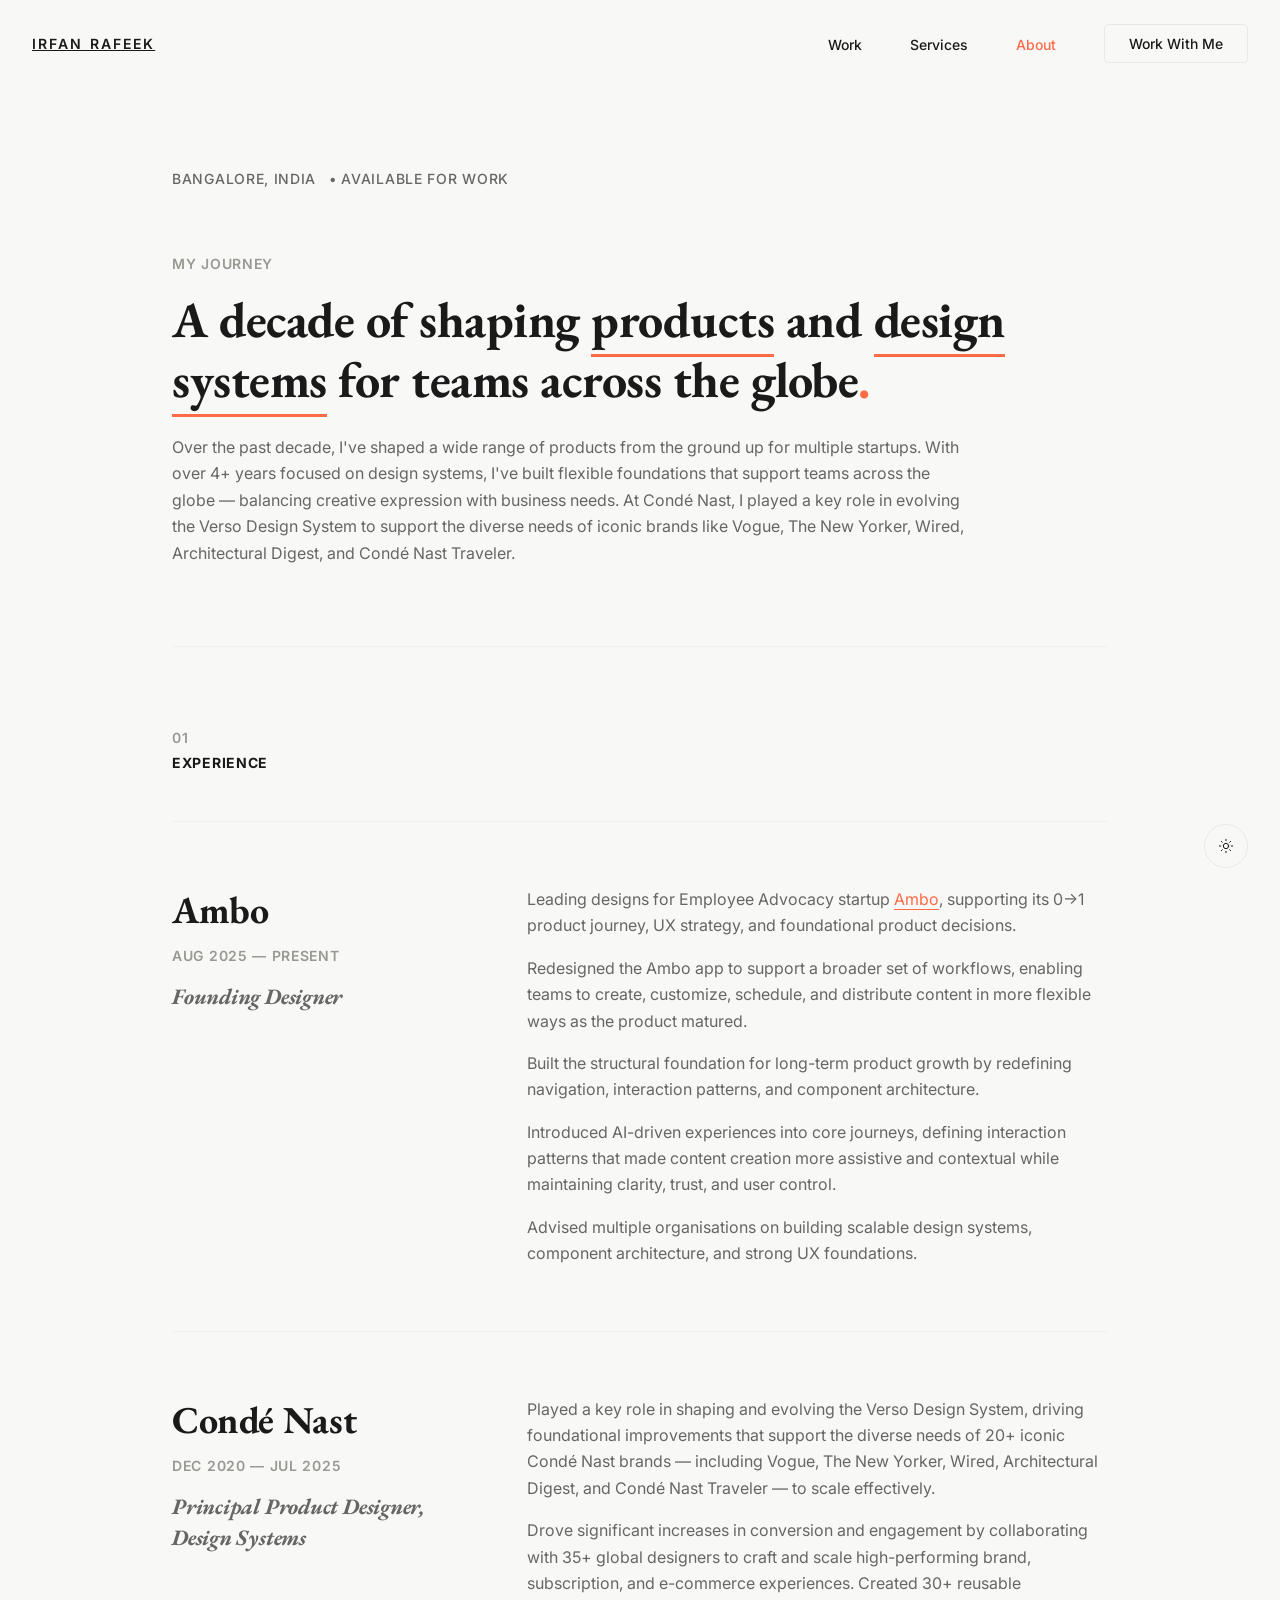
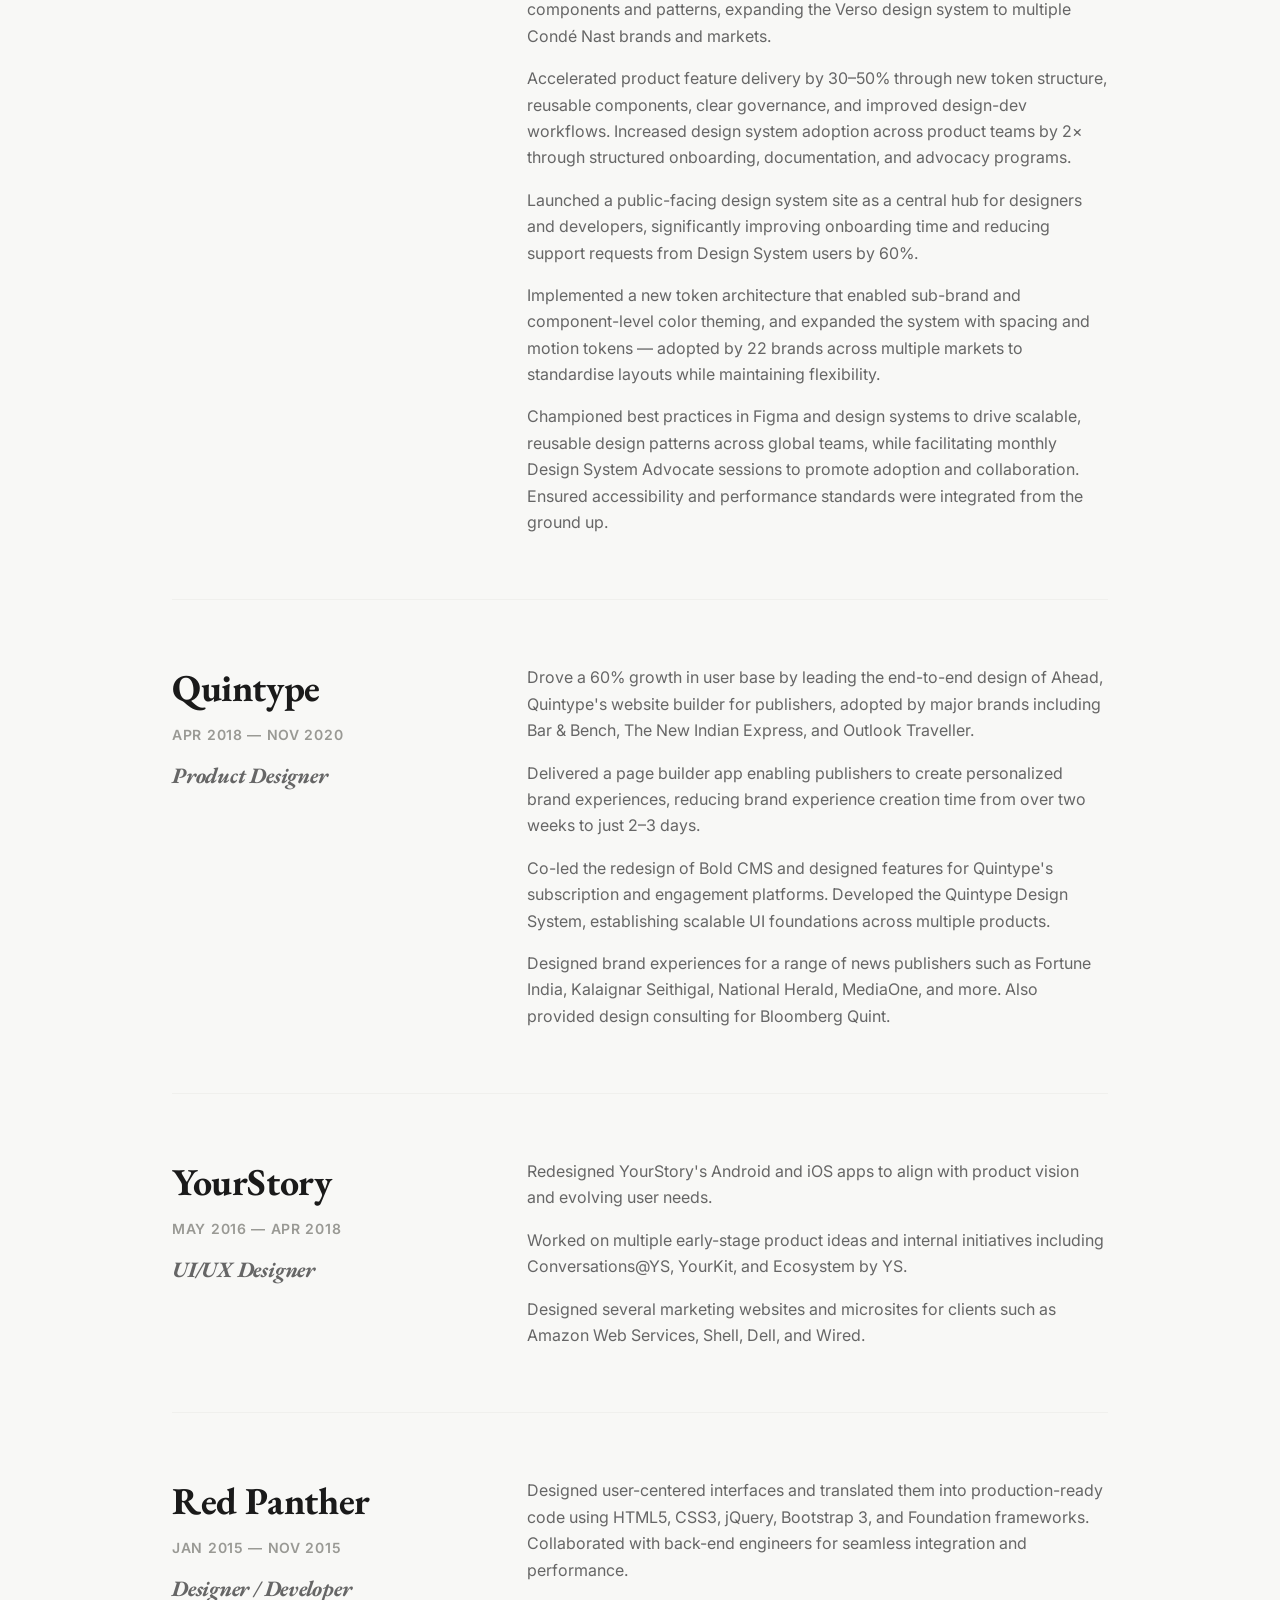
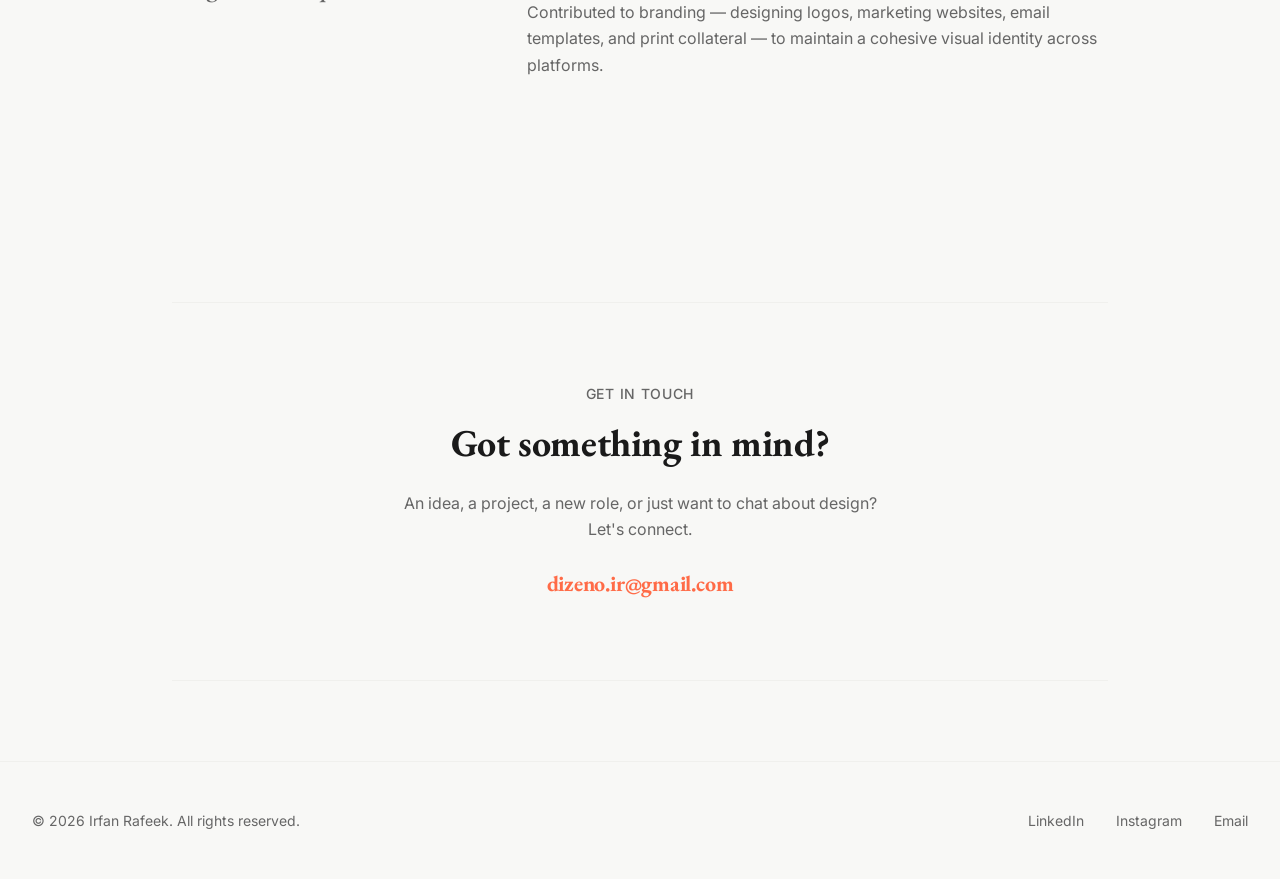
==== about.html @ 106e1fce "Update Work With Me button to match theme toggle style Co-Authored-By: Claude Sonnet 4.6 <noreply@an" ====
<!DOCTYPE html>
<html lang="en">
<head>
    <meta charset="UTF-8">
    <meta name="viewport" content="width=device-width, initial-scale=1.0">
    <title>About — Irfan Rafeek</title>
    <link rel="preconnect" href="https://fonts.googleapis.com">
    <link rel="preconnect" href="https://fonts.gstatic.com" crossorigin>
    <link href="https://fonts.googleapis.com/css2?family=EB+Garamond:wght@700;800&family=Inter:wght@400;500;600;700&display=swap" rel="stylesheet">
    
    <link rel="stylesheet" href="tokens.css">
    <link rel="stylesheet" href="components.css">
</head>
<body>
    <nav id="navbar">
        <a href="index.html" class="logo">IRFAN RAFEEK</a>
        <ul class="nav-links">
            <li><a href="index.html#work">Work</a></li>
            <li><a href="index.html#services">Services</a></li>
            <li><a href="about.html" class="active">About</a></li>
            <li><a href="index.html#contact" class="cta-button">Work With Me</a></li>
        </ul>
    </nav>

    <button class="theme-toggle" id="themeToggle" aria-label="Toggle dark mode" title="Toggle theme">
        <svg class="theme-toggle__icon theme-toggle__icon--sun" viewBox="0 0 24 24" fill="none" stroke="currentColor" stroke-width="1.5" stroke-linecap="round" stroke-linejoin="round" aria-hidden="true">
            <circle cx="12" cy="12" r="4"/>
            <path d="M12 2v2"/>
            <path d="M12 20v2"/>
            <path d="m4.93 4.93 1.41 1.41"/>
            <path d="m17.66 17.66 1.41 1.41"/>
            <path d="M2 12h2"/>
            <path d="M20 12h2"/>
            <path d="m6.34 17.66-1.41 1.41"/>
            <path d="m19.07 4.93-1.41 1.41"/>
        </svg>
        <svg class="theme-toggle__icon theme-toggle__icon--moon" viewBox="0 0 24 24" fill="none" stroke="currentColor" stroke-width="1.5" stroke-linecap="round" stroke-linejoin="round" aria-hidden="true">
            <path d="M21 12.79A9 9 0 1 1 11.21 3 7 7 0 0 0 21 12.79z"/>
        </svg>
    </button>

    <main>
        <div class="container container--narrow">
            <div class="location-header">
                BANGALORE, INDIA
                <span class="availability">• AVAILABLE FOR WORK</span>
            </div>

            <section class="hero">
                <div class="page-eyebrow">My Journey</div>
                <h1 class="hero-title">
                    A decade of shaping <span class="underline">products</span> and <span class="underline">design systems</span> for teams across the globe<span class="accent-dot">.</span>
                </h1>
                <p class="hero-description">
                    Over the past decade, I've shaped a wide range of products from the ground up for multiple startups. With over 4+ years focused on design systems, I've built flexible foundations that support teams across the globe — balancing creative expression with business needs. At Condé Nast, I played a key role in evolving the Verso Design System to support the diverse needs of iconic brands like Vogue, The New Yorker, Wired, Architectural Digest, and Condé Nast Traveler.
                </p>
            </section>

            <section class="journey-section">
                <div class="section-header">
                    <div>
                        <div class="section-number">01</div>
                        <h2 class="section-title">Experience</h2>
                    </div>
                </div>

                <div class="experience-entry">
                    <div class="experience-meta">
                        <h3 class="experience-company">Ambo</h3>
                        <div class="experience-dates">Aug 2025 — Present</div>
                        <div class="experience-role">Founding Designer</div>
                    </div>
                    <div class="experience-description">
                        <p>Leading designs for Employee Advocacy startup <a href="https://www.goambo.com/" target="_blank" rel="noopener">Ambo</a>, supporting its 0→1 product journey, UX strategy, and foundational product decisions.</p>
                        <p>Redesigned the Ambo app to support a broader set of workflows, enabling teams to create, customize, schedule, and distribute content in more flexible ways as the product matured.</p>
                        <p>Built the structural foundation for long-term product growth by redefining navigation, interaction patterns, and component architecture.</p>
                        <p>Introduced AI-driven experiences into core journeys, defining interaction patterns that made content creation more assistive and contextual while maintaining clarity, trust, and user control.</p>
                        <p>Advised multiple organisations on building scalable design systems, component architecture, and strong UX foundations.</p>
                    </div>
                </div>

                <div class="experience-entry">
                    <div class="experience-meta">
                        <h3 class="experience-company">Condé Nast</h3>
                        <div class="experience-dates">Dec 2020 — Jul 2025</div>
                        <div class="experience-role">Principal Product Designer, Design Systems</div>
                    </div>
                    <div class="experience-description">
                        <p>Played a key role in shaping and evolving the Verso Design System, driving foundational improvements that support the diverse needs of 20+ iconic Condé Nast brands — including Vogue, The New Yorker, Wired, Architectural Digest, and Condé Nast Traveler — to scale effectively.</p>
                        <p>Drove significant increases in conversion and engagement by collaborating with 35+ global designers to craft and scale high-performing brand, subscription, and e-commerce experiences. Created 30+ reusable components and patterns, expanding the Verso design system to multiple Condé Nast brands and markets.</p>
                        <p>Accelerated product feature delivery by 30–50% through new token structure, reusable components, clear governance, and improved design-dev workflows. Increased design system adoption across product teams by 2× through structured onboarding, documentation, and advocacy programs.</p>
                        <p>Launched a public-facing design system site as a central hub for designers and developers, significantly improving onboarding time and reducing support requests from Design System users by 60%.</p>
                        <p>Implemented a new token architecture that enabled sub-brand and component-level color theming, and expanded the system with spacing and motion tokens — adopted by 22 brands across multiple markets to standardise layouts while maintaining flexibility.</p>
                        <p>Championed best practices in Figma and design systems to drive scalable, reusable design patterns across global teams, while facilitating monthly Design System Advocate sessions to promote adoption and collaboration. Ensured accessibility and performance standards were integrated from the ground up.</p>
                    </div>
                </div>

                <div class="experience-entry">
                    <div class="experience-meta">
                        <h3 class="experience-company">Quintype</h3>
                        <div class="experience-dates">Apr 2018 — Nov 2020</div>
                        <div class="experience-role">Product Designer</div>
                    </div>
                    <div class="experience-description">
                        <p>Drove a 60% growth in user base by leading the end-to-end design of Ahead, Quintype's website builder for publishers, adopted by major brands including Bar &amp; Bench, The New Indian Express, and Outlook Traveller.</p>
                        <p>Delivered a page builder app enabling publishers to create personalized brand experiences, reducing brand experience creation time from over two weeks to just 2–3 days.</p>
                        <p>Co-led the redesign of Bold CMS and designed features for Quintype's subscription and engagement platforms. Developed the Quintype Design System, establishing scalable UI foundations across multiple products.</p>
                        <p>Designed brand experiences for a range of news publishers such as Fortune India, Kalaignar Seithigal, National Herald, MediaOne, and more. Also provided design consulting for Bloomberg Quint.</p>
                    </div>
                </div>

                <div class="experience-entry">
                    <div class="experience-meta">
                        <h3 class="experience-company">YourStory</h3>
                        <div class="experience-dates">May 2016 — Apr 2018</div>
                        <div class="experience-role">UI/UX Designer</div>
                    </div>
                    <div class="experience-description">
                        <p>Redesigned YourStory's Android and iOS apps to align with product vision and evolving user needs.</p>
                        <p>Worked on multiple early-stage product ideas and internal initiatives including Conversations@YS, YourKit, and Ecosystem by YS.</p>
                        <p>Designed several marketing websites and microsites for clients such as Amazon Web Services, Shell, Dell, and Wired.</p>
                    </div>
                </div>

                <div class="experience-entry">
                    <div class="experience-meta">
                        <h3 class="experience-company">Red Panther</h3>
                        <div class="experience-dates">Jan 2015 — Nov 2015</div>
                        <div class="experience-role">Designer / Developer</div>
                    </div>
                    <div class="experience-description">
                        <p>Designed user-centered interfaces and translated them into production-ready code using HTML5, CSS3, jQuery, Bootstrap 3, and Foundation frameworks. Collaborated with back-end engineers for seamless integration and performance.</p>
                        <p>Contributed to branding — designing logos, marketing websites, email templates, and print collateral — to maintain a cohesive visual identity across platforms.</p>
                    </div>
                </div>
            </section>

            <section class="cta-section" id="contact">
                <div class="cta-label">Get In Touch</div>
                <h2 class="cta-title">Got something in mind?</h2>
                <p class="cta-description">An idea, a project, a new role, or just want to chat about design? Let's connect.</p>
                <a href="mailto:dizeno.ir@gmail.com" class="cta-email">dizeno.ir@gmail.com</a>
            </section>
        </div>
    </main>

    <footer>
        <div class="copyright">© 2026 Irfan Rafeek. All rights reserved.</div>
        <div class="social-links">
            <a href="https://www.linkedin.com/in/irfan-rafeek-70246455/" target="_blank" rel="noopener">LinkedIn</a>
            <a href="https://www.instagram.com/irfanrafeek" target="_blank" rel="noopener">Instagram</a>
            <a href="mailto:dizeno.ir@gmail.com">Email</a>
        </div>
    </footer>

    <script>
        // Navbar scroll effect
        const navbar = document.getElementById('navbar');
        window.addEventListener('scroll', () => {
            if (window.scrollY > 50) {
                navbar.classList.add('scrolled');
            } else {
                navbar.classList.remove('scrolled');
            }
        });

        // Dark mode toggle (icon swap is CSS-driven; JS only manages data-theme + localStorage)
        const themeToggle = document.getElementById('themeToggle');
        const html = document.documentElement;

        const storedTheme = localStorage.getItem('theme');
        if (storedTheme === 'dark' || storedTheme === 'light') {
            html.setAttribute('data-theme', storedTheme);
        }

        themeToggle.addEventListener('click', () => {
            const isDark = html.getAttribute('data-theme') === 'dark'
                || (!html.hasAttribute('data-theme') && window.matchMedia('(prefers-color-scheme: dark)').matches);
            const next = isDark ? 'light' : 'dark';
            html.setAttribute('data-theme', next);
            localStorage.setItem('theme', next);
        });
    </script>
</body>
</html>
---- tokens.css ----
/* ============================================================================
   tokens.css — Single source of truth for design tokens
   W3C DTCG-style design system: primitives → semantic tokens
   Imported by both index.html and about.html.
   ============================================================================ */

/* ============================================================================
   DESIGN SYSTEM TOKENS - W3C DTCG COMPLIANT
   ============================================================================ */

:root {
  /* TIER 1: PRIMITIVES - COLOR NEUTRAL */
  --primitive-color-neutral-0: #ffffff;
  --primitive-color-neutral-50: #f8f8f6;
  --primitive-color-neutral-100: #f0f0ed;
  --primitive-color-neutral-200: #e8e8e5;
  --primitive-color-neutral-300: #d9d9d5;
  --primitive-color-neutral-400: #bfbfba;
  --primitive-color-neutral-500: #999994;
  --primitive-color-neutral-600: #666666;
  --primitive-color-neutral-700: #444444;
  --primitive-color-neutral-800: #2a2a2a;
  --primitive-color-neutral-900: #1a1a1a;
  --primitive-color-neutral-1000: #000000;

  /* TIER 1: PRIMITIVES - COLOR ACCENT */
  --primitive-color-accent-50: #fff4f0;
  --primitive-color-accent-100: #ffe8dc;
  --primitive-color-accent-200: #ffd4bf;
  --primitive-color-accent-300: #ffbd9f;
  --primitive-color-accent-400: #ffa57f;
  --primitive-color-accent-500: #ff6b47;
  --primitive-color-accent-600: #e55a3a;
  --primitive-color-accent-700: #cc4a2e;
  --primitive-color-accent-800: #b23a22;

  /* TIER 1: PRIMITIVES - COLOR STATUS */
  --primitive-color-success-50: #f0fdf4;
  --primitive-color-success-500: #22c55e;
  --primitive-color-success-600: #16a34a;
  --primitive-color-error-50: #fef2f2;
  --primitive-color-error-500: #ef4444;
  --primitive-color-error-600: #dc2626;
  --primitive-color-warning-50: #fefce8;
  --primitive-color-warning-500: #eab308;
  --primitive-color-warning-600: #ca8a04;

  /* TIER 1: PRIMITIVES - SPACING */
  --primitive-spacing-0: 0px;
  --primitive-spacing-xs: 4px;
  --primitive-spacing-sm: 8px;
  --primitive-spacing-md: 16px;
  --primitive-spacing-lg: 24px;
  --primitive-spacing-xl: 32px;
  --primitive-spacing-2xl: 48px;
  --primitive-spacing-3xl: 64px;
  --primitive-spacing-4xl: 80px;

  /* TIER 1: PRIMITIVES - RADIUS */
  --primitive-radius-none: 0px;
  --primitive-radius-sm: 4px;
  --primitive-radius-md: 8px;
  --primitive-radius-lg: 12px;
  --primitive-radius-xl: 16px;
  --primitive-radius-full: 9999px;

  /* TYPOGRAPHY PRIMITIVES - FONT FAMILIES */
  --primitive-font-serif: 'EB Garamond', 'Georgia', serif;
  --primitive-font-sans: 'Inter', -apple-system, BlinkMacSystemFont, 'Segoe UI', Roboto, sans-serif;
  --primitive-font-mono: 'Monaco', 'Courier New', monospace;

  /* TYPOGRAPHY PRIMITIVES - FONT SIZES (Base 16px) */
  --primitive-font-size-xs: 12px;
  --primitive-font-size-sm: 14px;
  --primitive-font-size-base: 16px;
  --primitive-font-size-md: 18px;
  --primitive-font-size-lg: 20px;
  --primitive-font-size-xl-sm: 22px;
  --primitive-font-size-xl: 26px;
  --primitive-font-size-2xl: 30px;
  --primitive-font-size-3xl: 34px;
  --primitive-font-size-4xl-sm: 38px;
  --primitive-font-size-4xl: 44px;
  --primitive-font-size-5xl: 50px;
  --primitive-font-size-6xl: 58px;

  /* TYPOGRAPHY PRIMITIVES - FONT WEIGHTS */
  --primitive-font-weight-regular: 400;
  --primitive-font-weight-medium: 500;
  --primitive-font-weight-semibold: 600;
  --primitive-font-weight-bold: 700;
  --primitive-font-weight-extrabold: 800;

  /* TYPOGRAPHY PRIMITIVES - LINE HEIGHTS */
  --primitive-line-height-tight: 1.1;
  --primitive-line-height-snug: 1.25;
  --primitive-line-height-normal: 1.5;
  --primitive-line-height-relaxed: 1.6;
  --primitive-line-height-loose: 1.8;

  /* TYPOGRAPHY PRIMITIVES - LETTER SPACING */
  --primitive-letter-spacing-tight: -0.02em;
  --primitive-letter-spacing-normal: 0em;
  --primitive-letter-spacing-wide: 0.05em;
  --primitive-letter-spacing-wider: 0.1em;
  --primitive-letter-spacing-widest: 0.15em;

  /* ────────────────────────────────────────────────────────────────────────
     SEMANTIC: TYPOGRAPHY TOKENS - DISPLAY (Large Headlines)
     ──────────────────────────────────────────────────────────────────────── */
  --semantic-type-display-lg-font-family: var(--semantic-font-serif);
  --semantic-type-display-lg-font-size: var(--primitive-font-size-6xl);
  --semantic-type-display-lg-font-weight: var(--primitive-font-weight-bold);
  --semantic-type-display-lg-line-height: var(--primitive-line-height-tight);
  --semantic-type-display-lg-letter-spacing: var(--primitive-letter-spacing-tight);

  --semantic-type-display-md-font-family: var(--semantic-font-serif);
  --semantic-type-display-md-font-size: var(--primitive-font-size-5xl);
  --semantic-type-display-md-font-weight: var(--primitive-font-weight-bold);
  --semantic-type-display-md-line-height: 1.15;
  --semantic-type-display-md-letter-spacing: -0.01em;

  --semantic-type-display-sm-font-family: var(--semantic-font-serif);
  --semantic-type-display-sm-font-size: var(--primitive-font-size-4xl);
  --semantic-type-display-sm-font-weight: var(--primitive-font-weight-bold);
  --semantic-type-display-sm-line-height: 1.2;
  --semantic-type-display-sm-letter-spacing: -0.01em;

  /* ────────────────────────────────────────────────────────────────────────
     SEMANTIC: TYPOGRAPHY TOKENS - HEADING (Section Titles)
     ──────────────────────────────────────────────────────────────────────── */
  --semantic-type-heading-lg-font-family: var(--semantic-font-serif);
  --semantic-type-heading-lg-font-size: var(--primitive-font-size-4xl-sm);
  --semantic-type-heading-lg-font-weight: var(--primitive-font-weight-bold);
  --semantic-type-heading-lg-line-height: var(--primitive-line-height-snug);
  --semantic-type-heading-lg-letter-spacing: -0.01em;

  --semantic-type-heading-md-font-family: var(--semantic-font-serif);
  --semantic-type-heading-md-font-size: var(--primitive-font-size-2xl);
  --semantic-type-heading-md-font-weight: var(--primitive-font-weight-bold);
  --semantic-type-heading-md-line-height: 1.3;
  --semantic-type-heading-md-letter-spacing: -0.01em;

  --semantic-type-heading-sm-font-family: var(--semantic-font-serif);
  --semantic-type-heading-sm-font-size: var(--primitive-font-size-xl);
  --semantic-type-heading-sm-font-weight: var(--primitive-font-weight-bold);
  --semantic-type-heading-sm-line-height: 1.35;
  --semantic-type-heading-sm-letter-spacing: -0.01em;

  --semantic-type-heading-xs-font-family: var(--semantic-font-serif);
  --semantic-type-heading-xs-font-size: var(--primitive-font-size-xl-sm);
  --semantic-type-heading-xs-font-weight: var(--primitive-font-weight-bold);
  --semantic-type-heading-xs-line-height: 1.4;
  --semantic-type-heading-xs-letter-spacing: -0.01em;

  --semantic-type-heading-2xs-font-family: var(--semantic-font-serif);
  --semantic-type-heading-2xs-font-size: var(--primitive-font-size-lg);
  --semantic-type-heading-2xs-font-weight: var(--primitive-font-weight-bold);
  --semantic-type-heading-2xs-line-height: 1.4;
  --semantic-type-heading-2xs-letter-spacing: -0.01em;

  /* ────────────────────────────────────────────────────────────────────────
     SEMANTIC: TYPOGRAPHY TOKENS - BODY (Regular Text)
     ──────────────────────────────────────────────────────────────────────── */
  --semantic-type-body-lg-font-family: var(--semantic-font-sans);
  --semantic-type-body-lg-font-size: var(--primitive-font-size-md);
  --semantic-type-body-lg-font-weight: var(--primitive-font-weight-regular);
  --semantic-type-body-lg-line-height: 1.65;
  --semantic-type-body-lg-letter-spacing: var(--primitive-letter-spacing-normal);

  --semantic-type-body-md-font-family: var(--semantic-font-sans);
  --semantic-type-body-md-font-size: var(--primitive-font-size-base);
  --semantic-type-body-md-font-weight: var(--primitive-font-weight-regular);
  --semantic-type-body-md-line-height: 1.65;
  --semantic-type-body-md-letter-spacing: var(--primitive-letter-spacing-normal);

  --semantic-type-body-sm-font-family: var(--semantic-font-sans);
  --semantic-type-body-sm-font-size: var(--primitive-font-size-sm);
  --semantic-type-body-sm-font-weight: var(--primitive-font-weight-regular);
  --semantic-type-body-sm-line-height: var(--primitive-line-height-relaxed);
  --semantic-type-body-sm-letter-spacing: var(--primitive-letter-spacing-normal);

  /* ────────────────────────────────────────────────────────────────────────
     SEMANTIC: TYPOGRAPHY TOKENS - BODY STRONG (Emphasized Text)
     ──────────────────────────────────────────────────────────────────────── */
  --semantic-type-body-strong-lg-font-family: var(--semantic-font-sans);
  --semantic-type-body-strong-lg-font-size: var(--primitive-font-size-md);
  --semantic-type-body-strong-lg-font-weight: var(--primitive-font-weight-semibold);
  --semantic-type-body-strong-lg-line-height: 1.65;
  --semantic-type-body-strong-lg-letter-spacing: var(--primitive-letter-spacing-normal);

  --semantic-type-body-strong-md-font-family: var(--semantic-font-sans);
  --semantic-type-body-strong-md-font-size: var(--primitive-font-size-base);
  --semantic-type-body-strong-md-font-weight: var(--primitive-font-weight-semibold);
  --semantic-type-body-strong-md-line-height: 1.65;
  --semantic-type-body-strong-md-letter-spacing: var(--primitive-letter-spacing-normal);

  --semantic-type-body-strong-sm-font-family: var(--semantic-font-sans);
  --semantic-type-body-strong-sm-font-size: var(--primitive-font-size-sm);
  --semantic-type-body-strong-sm-font-weight: var(--primitive-font-weight-semibold);
  --semantic-type-body-strong-sm-line-height: var(--primitive-line-height-relaxed);
  --semantic-type-body-strong-sm-letter-spacing: var(--primitive-letter-spacing-normal);

  /* ────────────────────────────────────────────────────────────────────────
     SEMANTIC: TYPOGRAPHY TOKENS - LABEL (Form Labels, Small Text)
     ──────────────────────────────────────────────────────────────────────── */
  --semantic-type-label-lg-font-family: var(--semantic-font-sans);
  --semantic-type-label-lg-font-size: var(--primitive-font-size-base);
  --semantic-type-label-lg-font-weight: var(--primitive-font-weight-medium);
  --semantic-type-label-lg-line-height: var(--primitive-line-height-normal);
  --semantic-type-label-lg-letter-spacing: 0.02em;

  --semantic-type-label-md-font-family: var(--semantic-font-sans);
  --semantic-type-label-md-font-size: var(--primitive-font-size-sm);
  --semantic-type-label-md-font-weight: var(--primitive-font-weight-medium);
  --semantic-type-label-md-line-height: var(--primitive-line-height-normal);
  --semantic-type-label-md-letter-spacing: 0.02em;

  --semantic-type-label-sm-font-family: var(--semantic-font-sans);
  --semantic-type-label-sm-font-size: var(--primitive-font-size-xs);
  --semantic-type-label-sm-font-weight: var(--primitive-font-weight-medium);
  --semantic-type-label-sm-line-height: 1.4;
  --semantic-type-label-sm-letter-spacing: var(--primitive-letter-spacing-wide);

  /* ────────────────────────────────────────────────────────────────────────
     SEMANTIC: TYPOGRAPHY TOKENS - CODE (Monospace for Code)
     ──────────────────────────────────────────────────────────────────────── */
  --semantic-type-code-lg-font-family: 'Monaco', 'Courier New', monospace;
  --semantic-type-code-lg-font-size: var(--primitive-font-size-base);
  --semantic-type-code-lg-font-weight: var(--primitive-font-weight-regular);
  --semantic-type-code-lg-line-height: var(--primitive-line-height-relaxed);
  --semantic-type-code-lg-letter-spacing: var(--primitive-letter-spacing-normal);

  --semantic-type-code-md-font-family: 'Monaco', 'Courier New', monospace;
  --semantic-type-code-md-font-size: var(--primitive-font-size-sm);
  --semantic-type-code-md-font-weight: var(--primitive-font-weight-regular);
  --semantic-type-code-md-line-height: var(--primitive-line-height-relaxed);
  --semantic-type-code-md-letter-spacing: var(--primitive-letter-spacing-normal);

  --semantic-type-code-sm-font-family: 'Monaco', 'Courier New', monospace;
  --semantic-type-code-sm-font-size: var(--primitive-font-size-xs);
  --semantic-type-code-sm-font-weight: var(--primitive-font-weight-regular);
  --semantic-type-code-sm-line-height: var(--primitive-line-height-normal);
  --semantic-type-code-sm-letter-spacing: var(--primitive-letter-spacing-normal);

  /* ────────────────────────────────────────────────────────────────────────
     SEMANTIC: TYPOGRAPHY TOKENS - CAPTION (Small Descriptive Text)
     ──────────────────────────────────────────────────────────────────────── */
  --semantic-type-caption-lg-font-family: var(--semantic-font-sans);
  --semantic-type-caption-lg-font-size: var(--primitive-font-size-base);
  --semantic-type-caption-lg-font-weight: var(--primitive-font-weight-regular);
  --semantic-type-caption-lg-line-height: var(--primitive-line-height-normal);
  --semantic-type-caption-lg-letter-spacing: var(--primitive-letter-spacing-normal);

  --semantic-type-caption-md-font-family: var(--semantic-font-sans);
  --semantic-type-caption-md-font-size: var(--primitive-font-size-sm);
  --semantic-type-caption-md-font-weight: var(--primitive-font-weight-regular);
  --semantic-type-caption-md-line-height: var(--primitive-line-height-normal);
  --semantic-type-caption-md-letter-spacing: var(--primitive-letter-spacing-normal);

  --semantic-type-caption-sm-font-family: var(--semantic-font-sans);
  --semantic-type-caption-sm-font-size: var(--primitive-font-size-xs);
  --semantic-type-caption-sm-font-weight: var(--primitive-font-weight-regular);
  --semantic-type-caption-sm-line-height: 1.4;
  --semantic-type-caption-sm-letter-spacing: var(--primitive-letter-spacing-normal);

  /* ────────────────────────────────────────────────────────────────────────
     SEMANTIC: TYPOGRAPHY TOKENS - EYEBROW (Small Uppercase Section Labels)
     Use for: section numbers (01, 02), section labels (WHAT I DO),
     eyebrow text above hero, category markers.
     ──────────────────────────────────────────────────────────────────────── */
  --semantic-type-eyebrow-lg-font-family: var(--semantic-font-sans);
  --semantic-type-eyebrow-lg-font-size: var(--primitive-font-size-base);
  --semantic-type-eyebrow-lg-font-weight: var(--primitive-font-weight-semibold);
  --semantic-type-eyebrow-lg-line-height: var(--primitive-line-height-normal);
  --semantic-type-eyebrow-lg-letter-spacing: var(--primitive-letter-spacing-wide);
  --semantic-type-eyebrow-lg-text-transform: uppercase;

  --semantic-type-eyebrow-md-font-family: var(--semantic-font-sans);
  --semantic-type-eyebrow-md-font-size: var(--primitive-font-size-sm);
  --semantic-type-eyebrow-md-font-weight: var(--primitive-font-weight-semibold);
  --semantic-type-eyebrow-md-line-height: var(--primitive-line-height-normal);
  --semantic-type-eyebrow-md-letter-spacing: var(--primitive-letter-spacing-wide);
  --semantic-type-eyebrow-md-text-transform: uppercase;

  --semantic-type-eyebrow-sm-font-family: var(--semantic-font-sans);
  --semantic-type-eyebrow-sm-font-size: var(--primitive-font-size-xs);
  --semantic-type-eyebrow-sm-font-weight: var(--primitive-font-weight-medium);
  --semantic-type-eyebrow-sm-line-height: var(--primitive-line-height-normal);
  --semantic-type-eyebrow-sm-letter-spacing: var(--primitive-letter-spacing-wider);
  --semantic-type-eyebrow-sm-text-transform: uppercase;

  /* TIER 1: PRIMITIVES - SHADOWS */
  --primitive-shadow-none: 0px 0px 0px rgba(0, 0, 0, 0);
  --primitive-shadow-xs: 0px 1px 2px rgba(0, 0, 0, 0.05);
  --primitive-shadow-sm: 0px 2px 4px rgba(0, 0, 0, 0.1);
  --primitive-shadow-md: 0px 4px 6px rgba(0, 0, 0, 0.1);
  --primitive-shadow-lg: 0px 10px 15px rgba(0, 0, 0, 0.1);
  --primitive-shadow-xl: 0px 20px 25px rgba(0, 0, 0, 0.1);

  /* TIER 2: SEMANTIC TOKENS - LIGHT MODE */
  --semantic-color-background-primary: var(--primitive-color-neutral-50);
  --semantic-color-background-secondary: var(--primitive-color-neutral-100);
  --semantic-color-background-tertiary: var(--primitive-color-neutral-200);
  --semantic-color-text-primary: var(--primitive-color-neutral-900);
  --semantic-color-text-secondary: var(--primitive-color-neutral-600);
  --semantic-color-text-tertiary: var(--primitive-color-neutral-500);
  --semantic-color-text-inverse: var(--primitive-color-neutral-0);
  --semantic-color-border-primary: var(--primitive-color-neutral-200);
  --semantic-color-border-secondary: var(--primitive-color-neutral-100);
  --semantic-color-border-strong: var(--primitive-color-neutral-400);
  --semantic-color-interactive-primary: var(--primitive-color-accent-500);
  --semantic-color-interactive-primary-hover: var(--primitive-color-accent-600);
  --semantic-color-interactive-primary-active: var(--primitive-color-accent-700);
  --semantic-color-interactive-primary-disabled: var(--primitive-color-neutral-300);
  --semantic-color-status-success: var(--primitive-color-success-500);
  --semantic-color-status-error: var(--primitive-color-error-500);
  --semantic-color-status-warning: var(--primitive-color-warning-500);

  --semantic-spacing-xs: var(--primitive-spacing-xs);
  --semantic-spacing-sm: var(--primitive-spacing-sm);
  --semantic-spacing-md: var(--primitive-spacing-md);
  --semantic-spacing-lg: var(--primitive-spacing-lg);
  --semantic-spacing-xl: var(--primitive-spacing-xl);
  --semantic-spacing-2xl: var(--primitive-spacing-2xl);
  --semantic-spacing-3xl: var(--primitive-spacing-3xl);
  --semantic-spacing-4xl: var(--primitive-spacing-4xl);

  --semantic-radius-none: var(--primitive-radius-none);
  --semantic-radius-sm: var(--primitive-radius-sm);
  --semantic-radius-md: var(--primitive-radius-md);
  --semantic-radius-lg: var(--primitive-radius-lg);
  --semantic-radius-full: var(--primitive-radius-full);

  --semantic-shadow-none: var(--primitive-shadow-none);
  --semantic-shadow-sm: var(--primitive-shadow-sm);
  --semantic-shadow-md: var(--primitive-shadow-md);
  --semantic-shadow-lg: var(--primitive-shadow-lg);

  --semantic-font-serif: var(--primitive-font-serif);
  --semantic-font-sans: var(--primitive-font-sans);
  --semantic-font-mono: var(--primitive-font-mono);

  /* LAYOUT - Container max-widths
     Named variants for content container widths. Use modifier classes
     (.container, .container--narrow) rather than ad-hoc overrides. */
  --semantic-layout-container-max-width-default: 1200px;
  --semantic-layout-container-max-width-narrow: 1000px;
}

/* DARK MODE */
@media (prefers-color-scheme: dark) {
  :root {
    --semantic-color-background-primary: var(--primitive-color-neutral-900);
    --semantic-color-background-secondary: var(--primitive-color-neutral-800);
    --semantic-color-background-tertiary: var(--primitive-color-neutral-700);
    --semantic-color-text-primary: var(--primitive-color-neutral-0);
    --semantic-color-text-secondary: var(--primitive-color-neutral-300);
    --semantic-color-text-tertiary: var(--primitive-color-neutral-500);
    --semantic-color-text-inverse: var(--primitive-color-neutral-900);
    --semantic-color-border-primary: var(--primitive-color-neutral-700);
    --semantic-color-border-secondary: var(--primitive-color-neutral-800);
    --semantic-color-border-strong: var(--primitive-color-neutral-500);
    --semantic-color-interactive-primary: var(--primitive-color-accent-400);
    --semantic-color-interactive-primary-hover: var(--primitive-color-accent-300);
    --semantic-color-interactive-primary-active: var(--primitive-color-accent-200);
    --semantic-color-interactive-primary-disabled: var(--primitive-color-neutral-600);
    --semantic-shadow-sm: 0px 2px 4px rgba(0, 0, 0, 0.3);
    --semantic-shadow-md: 0px 4px 6px rgba(0, 0, 0, 0.4);
    --semantic-shadow-lg: 0px 10px 15px rgba(0, 0, 0, 0.5);
  }
}

[data-theme='dark'] {
  --semantic-color-background-primary: var(--primitive-color-neutral-900);
  --semantic-color-background-secondary: var(--primitive-color-neutral-800);
  --semantic-color-background-tertiary: var(--primitive-color-neutral-700);
  --semantic-color-text-primary: var(--primitive-color-neutral-0);
  --semantic-color-text-secondary: var(--primitive-color-neutral-300);
  --semantic-color-text-tertiary: var(--primitive-color-neutral-500);
  --semantic-color-text-inverse: var(--primitive-color-neutral-900);
  --semantic-color-border-primary: var(--primitive-color-neutral-700);
  --semantic-color-border-secondary: var(--primitive-color-neutral-800);
  --semantic-color-border-strong: var(--primitive-color-neutral-500);
  --semantic-color-interactive-primary: var(--primitive-color-accent-400);
  --semantic-color-interactive-primary-hover: var(--primitive-color-accent-300);
  --semantic-color-interactive-primary-active: var(--primitive-color-accent-200);
  --semantic-color-interactive-primary-disabled: var(--primitive-color-neutral-600);
  --semantic-shadow-sm: 0px 2px 4px rgba(0, 0, 0, 0.3);
  --semantic-shadow-md: 0px 4px 6px rgba(0, 0, 0, 0.4);
  --semantic-shadow-lg: 0px 10px 15px rgba(0, 0, 0, 0.5);
}
---- components.css ----
/* ============================================================================
   components.css — Single source of truth for component & layout styles
   Depends on tokens.css. Imported by both index.html and about.html.
   ============================================================================ */

/* ============================================================================
   RESET & BASE STYLES
   ============================================================================ */

* {
    margin: 0;
    padding: 0;
    box-sizing: border-box;
}

html {
    scroll-behavior: smooth;
}

body {
    font-family: var(--semantic-font-sans);
    background-color: var(--semantic-color-background-primary);
    color: var(--semantic-color-text-primary);
    line-height: var(--primitive-line-height-normal);
    overflow-x: hidden;
    transition: background-color 0.3s ease, color 0.3s ease;
}

/* ===== NAVIGATION ===== */
nav {
    display: flex;
    justify-content: space-between;
    align-items: center;
    padding: var(--semantic-spacing-lg) var(--semantic-spacing-xl);
    position: fixed;
    top: 0;
    left: 0;
    right: 0;
    background-color: var(--semantic-color-background-primary);
    z-index: 1000;
    border-bottom: 1px solid transparent;
    transition: all 0.3s ease;
}

nav.scrolled {
    border-bottom: 1px solid var(--semantic-color-border-primary);
}

.logo {
    font-size: var(--primitive-font-size-sm);
    font-weight: var(--primitive-font-weight-semibold);
    letter-spacing: var(--primitive-letter-spacing-widest);
    text-transform: uppercase;
    color: var(--semantic-color-text-primary);
}

.nav-links {
    display: flex;
    gap: var(--semantic-spacing-2xl);
    list-style: none;
    align-items: center;
}

.nav-links a {
    text-decoration: none;
    color: var(--semantic-color-text-primary);
    font-size: var(--primitive-font-size-sm);
    font-weight: var(--primitive-font-weight-medium);
    transition: color 0.3s ease;
}

.nav-links a:hover {
    color: var(--semantic-color-interactive-primary);
}

.nav-links a.cta-button {
    background-color: transparent;
    color: var(--semantic-color-text-primary);
    padding: var(--semantic-spacing-sm) var(--semantic-spacing-lg);
    border-radius: var(--semantic-radius-sm);
    transition: border-color 0.2s ease, background-color 0.2s ease, color 0.2s ease;
    border: 1px solid var(--semantic-color-border-primary);
    cursor: pointer;
    display: inline-block;
    font-weight: var(--primitive-font-weight-medium);
}

.nav-links a.cta-button:hover {
    border-color: var(--semantic-color-border-strong);
    background-color: var(--semantic-color-background-secondary);
    color: var(--semantic-color-text-primary);
}

/* ===== MAIN CONTENT ===== */
main {
    padding-top: 120px;
}

.container {
    width: 100%;
    max-width: var(--semantic-layout-container-max-width-default);
    margin: 0 auto;
    padding: 0 var(--semantic-spacing-xl);
}

.container--narrow {
    max-width: var(--semantic-layout-container-max-width-narrow);
}

/* ===== LOCATION HEADER ===== */
.location-header {
    font-family: var(--semantic-font-sans);
    font-size: var(--primitive-font-size-sm);
    font-weight: var(--primitive-font-weight-medium);
    letter-spacing: var(--primitive-letter-spacing-wide);
    text-transform: uppercase;
    color: var(--semantic-color-text-secondary);
    margin-bottom: var(--semantic-spacing-3xl);
    padding-top: var(--semantic-spacing-2xl);
}

.availability {
    margin-left: var(--semantic-spacing-sm);
}

/* ===== HERO SECTION ===== */
.hero {
    margin-bottom: var(--semantic-spacing-4xl);
    max-width: 900px;
}

.hero-title {
    font-family: var(--semantic-font-serif);
    font-size: var(--semantic-type-display-md-font-size);
    font-weight: var(--primitive-font-weight-bold);
    line-height: var(--semantic-type-display-sm-line-height);
    color: var(--semantic-color-text-primary);
    margin-bottom: var(--semantic-spacing-lg);
    letter-spacing: var(--semantic-type-display-sm-letter-spacing);
}

.underline {
    border-bottom: 3px solid var(--semantic-color-interactive-primary);
    padding-bottom: 0.1rem;
}

.accent-dot {
    color: var(--semantic-color-interactive-primary);
}

.hero-description {
    font-size: var(--primitive-font-size-base);
    line-height: var(--semantic-type-body-md-line-height);
    color: var(--semantic-color-text-secondary);
    max-width: 800px;
}

/* ===== CATEGORY TAGS ===== */
.category-scroll {
    display: flex;
    gap: 0;
    overflow-x: auto;
    padding: var(--semantic-spacing-2xl) 0;
    margin-bottom: var(--semantic-spacing-4xl);
    scroll-behavior: smooth;
    align-items: center;
    flex-wrap: wrap;
}

.category-tag {
    font-family: var(--semantic-type-heading-xs-font-family);
    font-size: var(--semantic-type-heading-xs-font-size);
    font-weight: var(--semantic-type-heading-xs-font-weight);
    line-height: var(--semantic-type-heading-xs-line-height);
    letter-spacing: var(--semantic-type-heading-xs-letter-spacing);
    color: var(--semantic-color-text-primary);
    background: none;
    border: none;
    padding: 0;
    white-space: nowrap;
    transition: all 0.3s ease;
}

.category-tag:not(:last-child)::after {
    content: " • ";
    margin: 0 var(--semantic-spacing-md);
    color: var(--semantic-color-interactive-primary);
    font-weight: var(--primitive-font-weight-regular);
}

.category-tag:hover {
    color: var(--semantic-color-interactive-primary);
}

/* ===== SECTION HEADER ===== */
.section-header {
    display: flex;
    justify-content: space-between;
    align-items: flex-start;
    margin-bottom: var(--semantic-spacing-2xl);
    gap: var(--semantic-spacing-lg);
}

.section-number {
    font-family: var(--semantic-type-eyebrow-md-font-family);
    font-size: var(--semantic-type-eyebrow-md-font-size);
    font-weight: var(--semantic-type-eyebrow-md-font-weight);
    color: var(--semantic-color-text-tertiary);
    margin-bottom: var(--semantic-spacing-xs);
    line-height: var(--semantic-type-eyebrow-md-line-height);
    letter-spacing: var(--semantic-type-eyebrow-md-letter-spacing);
}

.section-title {
    font-family: var(--semantic-type-eyebrow-md-font-family);
    font-size: var(--semantic-type-eyebrow-md-font-size);
    font-weight: var(--primitive-font-weight-bold);
    color: var(--semantic-color-text-primary);
    letter-spacing: var(--semantic-type-eyebrow-md-letter-spacing);
    text-transform: uppercase;
    line-height: var(--semantic-type-eyebrow-md-line-height);
}

.view-all {
    color: var(--semantic-color-interactive-primary);
    text-decoration: none;
    font-size: var(--primitive-font-size-sm);
    font-weight: var(--primitive-font-weight-medium);
    transition: color 0.3s ease;
    margin-top: var(--semantic-spacing-sm);
}

.view-all:hover {
    color: var(--semantic-color-interactive-primary-hover);
}

/* ===== SERVICES SECTION ===== */
#services {
    margin-bottom: var(--semantic-spacing-4xl);
    padding: var(--semantic-spacing-4xl) 0;
    border-top: 1px solid var(--semantic-color-border-secondary);
}

.services-grid {
    display: grid;
    grid-template-columns: repeat(3, 1fr);
    gap: var(--semantic-spacing-3xl);
}

.service {
    display: flex;
    flex-direction: column;
    gap: var(--semantic-spacing-md);
}

.service-title {
    font-family: var(--semantic-font-serif);
    font-size: var(--semantic-type-heading-sm-font-size);
    font-weight: var(--primitive-font-weight-bold);
    color: var(--semantic-color-text-primary);
    letter-spacing: var(--semantic-type-heading-xs-letter-spacing);
}

.service-description {
    font-size: var(--primitive-font-size-base);
    line-height: var(--semantic-type-body-md-line-height);
    color: var(--semantic-color-text-secondary);
}

/* ===== ABOUT ME SECTION ===== */
#about-me {
    margin-bottom: var(--semantic-spacing-4xl);
    padding: var(--semantic-spacing-4xl) 0;
    border-top: 1px solid var(--semantic-color-border-secondary);
}

.about-me-grid {
    display: grid;
    grid-template-columns: minmax(0, 1.5fr) minmax(0, 1fr);
    gap: var(--semantic-spacing-3xl);
    align-items: center;
}

.about-me-content {
    display: flex;
    flex-direction: column;
    gap: var(--semantic-spacing-lg);
    max-width: 560px;
}

.about-me-media {
    display: flex;
    justify-content: flex-end;
}

.about-me-image {
    width: 100%;
    max-width: 360px;
    height: auto;
    display: block;
    border-radius: var(--semantic-radius-md);
    border: 1px solid var(--semantic-color-border-primary);
}

.about-me-title {
    font-family: var(--semantic-type-heading-lg-font-family);
    font-size: var(--semantic-type-heading-lg-font-size);
    font-weight: var(--semantic-type-heading-lg-font-weight);
    line-height: var(--semantic-type-heading-lg-line-height);
    letter-spacing: var(--semantic-type-heading-lg-letter-spacing);
    color: var(--semantic-color-text-primary);
}

.about-me-text {
    font-family: var(--semantic-type-body-md-font-family);
    font-size: var(--semantic-type-body-md-font-size);
    font-weight: var(--semantic-type-body-md-font-weight);
    line-height: var(--semantic-type-body-md-line-height);
    color: var(--semantic-color-text-secondary);
}

/* ===== WORK SECTION ===== */
#work {
    margin-bottom: var(--semantic-spacing-4xl);
    padding: var(--semantic-spacing-4xl) 0;
    border-top: 1px solid var(--semantic-color-border-secondary);
}

.projects-grid {
    display: grid;
    grid-template-columns: repeat(2, 1fr);
    gap: var(--semantic-spacing-xl);
}

.project-card {
    display: flex;
    gap: var(--semantic-spacing-xl);
    padding: var(--semantic-spacing-xl);
    background-color: var(--semantic-color-background-secondary);
    border: 1px solid var(--semantic-color-border-primary);
    border-radius: var(--semantic-radius-md);
    transition: all 0.3s ease;
}

.project-card:hover {
    border-color: var(--semantic-color-border-strong);
    box-shadow: var(--semantic-shadow-md);
}

.project-image {
    font-size: var(--primitive-font-size-5xl);
    min-width: 80px;
    height: 80px;
    display: flex;
    align-items: center;
    justify-content: center;
}

.project-content {
    display: flex;
    flex-direction: column;
    gap: var(--semantic-spacing-md);
}

.project-meta {
    display: flex;
    align-items: baseline;
    gap: var(--semantic-spacing-md);
}

.project-title {
    font-family: var(--semantic-font-serif);
    font-size: var(--semantic-type-heading-sm-font-size);
    font-weight: var(--primitive-font-weight-bold);
    color: var(--semantic-color-text-primary);
    margin: 0;
    letter-spacing: var(--semantic-type-heading-xs-letter-spacing);
}

.project-year {
    font-size: var(--primitive-font-size-sm);
    color: var(--semantic-color-text-tertiary);
    font-weight: var(--primitive-font-weight-medium);
}

.project-description {
    font-size: var(--primitive-font-size-base);
    line-height: var(--semantic-type-body-md-line-height);
    color: var(--semantic-color-text-secondary);
}

.project-tags {
    display: flex;
    gap: var(--semantic-spacing-sm);
    flex-wrap: wrap;
}

.tag {
    padding: var(--semantic-spacing-xs) var(--semantic-spacing-sm);
    background-color: var(--semantic-color-background-primary);
    border: 1px solid var(--semantic-color-border-primary);
    border-radius: var(--semantic-radius-sm);
    font-size: var(--primitive-font-size-xs);
    color: var(--semantic-color-text-secondary);
    text-transform: lowercase;
    letter-spacing: var(--primitive-letter-spacing-wide);
}

/* ===== CTA SECTION ===== */
.cta-section {
    text-align: center;
    padding: var(--semantic-spacing-4xl) 0;
    margin: var(--semantic-spacing-4xl) 0;
    border-top: 1px solid var(--semantic-color-border-secondary);
    border-bottom: 1px solid var(--semantic-color-border-secondary);
}

.cta-label {
    font-size: var(--primitive-font-size-sm);
    font-weight: var(--primitive-font-weight-medium);
    text-transform: uppercase;
    letter-spacing: var(--primitive-letter-spacing-wide);
    color: var(--semantic-color-text-secondary);
    margin-bottom: var(--semantic-spacing-md);
}

.cta-title {
    font-family: var(--semantic-font-serif);
    font-size: var(--semantic-type-heading-lg-font-size);
    font-weight: var(--primitive-font-weight-bold);
    color: var(--semantic-color-text-primary);
    margin-bottom: var(--semantic-spacing-lg);
    line-height: var(--semantic-type-display-sm-line-height);
    letter-spacing: var(--semantic-type-heading-lg-letter-spacing);
}

.cta-email {
    font-family: var(--semantic-font-serif);
    font-size: var(--primitive-font-size-xl-sm);
    color: var(--semantic-color-interactive-primary);
    text-decoration: none;
    transition: color 0.3s ease;
    font-weight: var(--primitive-font-weight-bold);
    letter-spacing: var(--semantic-type-heading-xs-letter-spacing);
}

.cta-email:hover {
    color: var(--semantic-color-interactive-primary-hover);
}

/* ===== FOOTER ===== */
footer {
    display: flex;
    justify-content: space-between;
    align-items: center;
    padding: var(--semantic-spacing-2xl) var(--semantic-spacing-xl);
    border-top: 1px solid var(--semantic-color-border-secondary);
    color: var(--semantic-color-text-secondary);
    font-size: var(--primitive-font-size-sm);
    background-color: var(--semantic-color-background-primary);
    transition: all 0.3s ease;
}

.copyright {
    color: var(--semantic-color-text-secondary);
}

.social-links {
    display: flex;
    gap: var(--semantic-spacing-xl);
}

.social-links a {
    text-decoration: none;
    color: var(--semantic-color-text-secondary);
    font-size: var(--primitive-font-size-sm);
    transition: color 0.3s ease;
}

.social-links a:hover {
    color: var(--semantic-color-interactive-primary);
}

/* ===== THEME TOGGLE ===== */
.theme-toggle {
    position: fixed;
    bottom: var(--semantic-spacing-xl);
    right: var(--semantic-spacing-xl);
    width: 44px;
    height: 44px;
    border-radius: var(--semantic-radius-full);
    background-color: transparent;
    color: var(--semantic-color-text-primary);
    border: 1px solid var(--semantic-color-border-primary);
    cursor: pointer;
    display: flex;
    align-items: center;
    justify-content: center;
    transition: border-color 0.2s ease, background-color 0.2s ease, color 0.2s ease;
    z-index: 999;
    padding: 0;
}

.theme-toggle:hover {
    border-color: var(--semantic-color-border-strong);
    background-color: var(--semantic-color-background-secondary);
}

.theme-toggle:focus-visible {
    outline: 2px solid var(--semantic-color-interactive-primary);
    outline-offset: 2px;
}

.theme-toggle__icon {
    width: 16px;
    height: 16px;
    display: block;
}

/* Default (light theme): show sun, hide moon */
.theme-toggle__icon--sun { display: block; }
.theme-toggle__icon--moon { display: none; }

/* Manual dark theme: show moon, hide sun */
[data-theme='dark'] .theme-toggle__icon--sun { display: none; }
[data-theme='dark'] .theme-toggle__icon--moon { display: block; }

/* System dark theme (only when user has no manual override): show moon */
@media (prefers-color-scheme: dark) {
    :root:not([data-theme]) .theme-toggle__icon--sun { display: none; }
    :root:not([data-theme]) .theme-toggle__icon--moon { display: block; }
}

/* ===== RESPONSIVE ===== */
@media (max-width: 1200px) {
    .projects-grid {
        grid-template-columns: 1fr;
        gap: var(--semantic-spacing-2xl);
    }

    .services-grid {
        grid-template-columns: 1fr;
        gap: var(--semantic-spacing-2xl);
    }
}

@media (max-width: 968px) {
    nav,
    .container,
    footer {
        padding-left: var(--semantic-spacing-lg);
        padding-right: var(--semantic-spacing-lg);
    }

    .project-card {
        gap: var(--semantic-spacing-lg);
    }

    .hero-title {
        font-size: var(--primitive-font-size-3xl);
    }

    .cta-title {
        font-size: var(--semantic-type-heading-md-font-size);
    }

    .cta-email {
        font-size: var(--primitive-font-size-lg);
    }

    footer {
        flex-direction: column;
        gap: var(--semantic-spacing-lg);
        text-align: center;
    }

    .section-header {
        flex-direction: column;
    }
}

@media (max-width: 640px) {
    nav {
        padding: var(--semantic-spacing-md) var(--semantic-spacing-lg);
        flex-wrap: wrap;
    }

    .nav-links {
        gap: var(--semantic-spacing-lg);
        font-size: var(--primitive-font-size-xs);
    }

    .hero-title {
        font-size: var(--semantic-type-heading-sm-font-size);
    }

    .cta-title {
        font-size: var(--primitive-font-size-xl-sm);
    }

    .cta-email {
        font-size: var(--semantic-type-heading-2xs-font-size);
    }

    .services-grid {
        grid-template-columns: 1fr;
    }

    .category-scroll {
        margin-bottom: var(--semantic-spacing-2xl);
    }

    .theme-toggle {
        width: 40px;
        height: 40px;
    }

}

/* ===== ABOUT PAGE ===== */
.page-eyebrow {
    font-family: var(--semantic-type-eyebrow-md-font-family);
    font-size: var(--semantic-type-eyebrow-md-font-size);
    font-weight: var(--semantic-type-eyebrow-md-font-weight);
    letter-spacing: var(--semantic-type-eyebrow-md-letter-spacing);
    text-transform: uppercase;
    color: var(--semantic-color-text-tertiary);
    margin-bottom: var(--semantic-spacing-md);
}

.nav-links a.active {
    color: var(--semantic-color-interactive-primary);
}

/* Experience timeline */
.journey-section {
    padding: var(--semantic-spacing-4xl) 0;
    border-top: 1px solid var(--semantic-color-border-secondary);
}

.experience-entry {
    display: grid;
    grid-template-columns: minmax(0, 1fr) minmax(0, 2fr);
    gap: var(--semantic-spacing-3xl);
    padding: var(--semantic-spacing-3xl) 0;
    border-top: 1px solid var(--semantic-color-border-secondary);
}

.experience-entry:first-of-type {
    border-top: none;
    padding-top: var(--semantic-spacing-md);
}

.experience-meta {
    display: flex;
    flex-direction: column;
    gap: var(--semantic-spacing-sm);
}

.experience-company {
    font-family: var(--semantic-type-heading-lg-font-family);
    font-size: var(--semantic-type-heading-lg-font-size);
    font-weight: var(--semantic-type-heading-lg-font-weight);
    line-height: var(--semantic-type-heading-lg-line-height);
    letter-spacing: var(--semantic-type-heading-lg-letter-spacing);
    color: var(--semantic-color-text-primary);
    margin: 0;
}

.experience-dates {
    font-family: var(--semantic-type-eyebrow-md-font-family);
    font-size: var(--semantic-type-eyebrow-md-font-size);
    font-weight: var(--semantic-type-eyebrow-md-font-weight);
    letter-spacing: var(--semantic-type-eyebrow-md-letter-spacing);
    text-transform: uppercase;
    color: var(--semantic-color-text-tertiary);
    margin-top: var(--semantic-spacing-xs);
}

.experience-role {
    font-family: var(--semantic-type-heading-xs-font-family);
    font-size: var(--semantic-type-heading-xs-font-size);
    font-weight: var(--semantic-type-heading-xs-font-weight);
    line-height: var(--semantic-type-heading-xs-line-height);
    letter-spacing: var(--semantic-type-heading-xs-letter-spacing);
    color: var(--semantic-color-text-secondary);
    margin-top: var(--semantic-spacing-sm);
    font-style: italic;
}

.experience-description {
    display: flex;
    flex-direction: column;
    gap: var(--semantic-spacing-md);
}

.experience-description p {
    font-family: var(--semantic-type-body-md-font-family);
    font-size: var(--semantic-type-body-md-font-size);
    font-weight: var(--semantic-type-body-md-font-weight);
    line-height: var(--semantic-type-body-md-line-height);
    color: var(--semantic-color-text-secondary);
    margin: 0;
}

.experience-description a {
    color: var(--semantic-color-interactive-primary);
    text-decoration: none;
    border-bottom: 1px solid var(--semantic-color-interactive-primary);
    transition: opacity 0.2s ease;
}

.experience-description a:hover {
    opacity: 0.7;
}

.cta-description {
    font-family: var(--semantic-type-body-md-font-family);
    font-size: var(--semantic-type-body-md-font-size);
    line-height: var(--semantic-type-body-md-line-height);
    color: var(--semantic-color-text-secondary);
    margin-bottom: var(--semantic-spacing-lg);
    max-width: 480px;
    margin-left: auto;
    margin-right: auto;
}

@media (max-width: 968px) {
    .about-me-grid {
        grid-template-columns: 1fr;
        gap: var(--semantic-spacing-2xl);
    }

    .about-me-media {
        justify-content: flex-start;
    }

    .experience-entry {
        grid-template-columns: 1fr;
        gap: var(--semantic-spacing-lg);
    }

    .experience-company {
        font-size: var(--semantic-type-heading-md-font-size);
    }
}
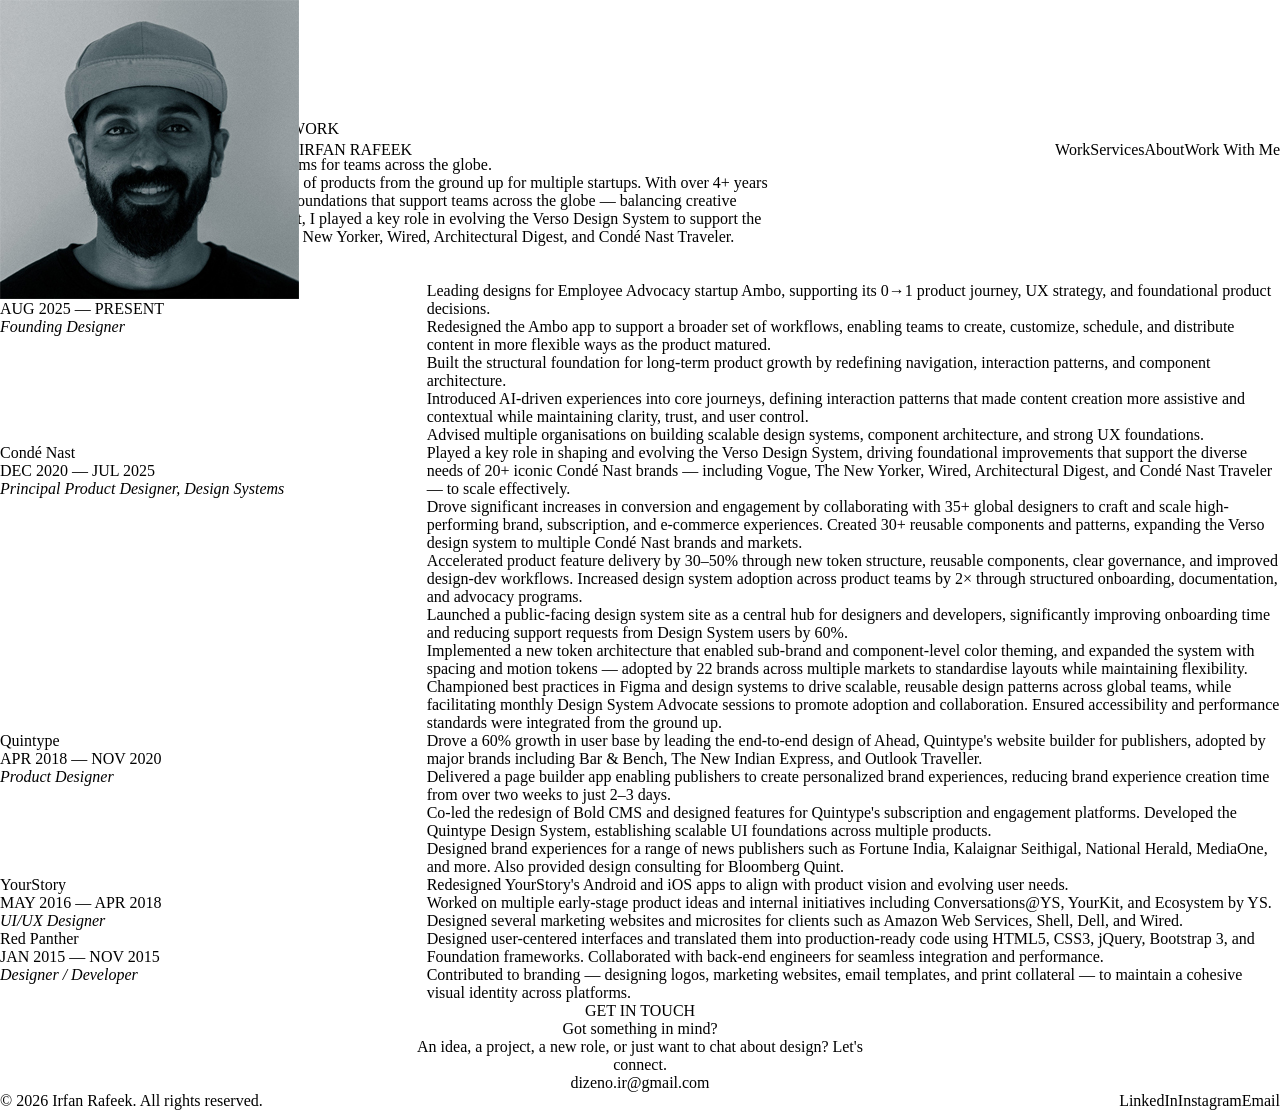
==== commit 5777d5d2: "Add navbar avatar thumbnail and mobile hamburger menu - Add 24x24 circular avatar before the name in" ====
--- a/about.html
+++ b/about.html
@@ -13,13 +13,27 @@
 </head>
 <body>
     <nav id="navbar">
-        <a href="index.html" class="logo">IRFAN RAFEEK</a>
-        <ul class="nav-links">
+        <a href="index.html" class="logo">
+            <img src="Assets/Thumbnail_irfan.jpg" alt="Irfan Rafeek" class="logo-thumb">
+            IRFAN RAFEEK
+        </a>
+        <ul class="nav-links" id="navLinks">
             <li><a href="index.html#work">Work</a></li>
             <li><a href="index.html#services">Services</a></li>
             <li><a href="about.html" class="active">About</a></li>
             <li><a href="index.html#contact" class="cta-button">Work With Me</a></li>
         </ul>
+        <button class="nav-toggle" id="navToggle" aria-label="Toggle menu" aria-expanded="false" aria-controls="navLinks">
+            <svg class="nav-toggle__icon nav-toggle__icon--open" viewBox="0 0 24 24" fill="none" stroke="currentColor" stroke-width="1.5" stroke-linecap="round" stroke-linejoin="round" aria-hidden="true">
+                <path d="M4 6h16"/>
+                <path d="M4 12h16"/>
+                <path d="M4 18h16"/>
+            </svg>
+            <svg class="nav-toggle__icon nav-toggle__icon--close" viewBox="0 0 24 24" fill="none" stroke="currentColor" stroke-width="1.5" stroke-linecap="round" stroke-linejoin="round" aria-hidden="true">
+                <path d="M6 6l12 12"/>
+                <path d="M6 18L18 6"/>
+            </svg>
+        </button>
     </nav>
 
     <button class="theme-toggle" id="themeToggle" aria-label="Toggle dark mode" title="Toggle theme">
@@ -153,6 +167,7 @@
         </div>
     </footer>
 
+    <script src="scripts/nav.js" defer></script>
     <script>
         // Navbar scroll effect
         const navbar = document.getElementById('navbar');
--- a/components.css
+++ b/components.css
@@ -47,11 +47,24 @@
 }
 
 .logo {
+    display: inline-flex;
+    align-items: center;
+    gap: var(--semantic-spacing-sm);
     font-size: var(--primitive-font-size-sm);
     font-weight: var(--primitive-font-weight-semibold);
     letter-spacing: var(--primitive-letter-spacing-widest);
     text-transform: uppercase;
     color: var(--semantic-color-text-primary);
+    text-decoration: none;
+}
+
+/* 24px avatar thumbnail before the name — sizing & radius from design tokens */
+.logo-thumb {
+    width: var(--semantic-spacing-lg);   /* 24px */
+    height: var(--semantic-spacing-lg);  /* 24px */
+    border-radius: var(--semantic-radius-full);
+    object-fit: cover;
+    flex-shrink: 0;
 }
 
 .nav-links {
@@ -89,6 +102,35 @@
     border-color: var(--semantic-color-border-strong);
     background-color: var(--semantic-color-background-secondary);
     color: var(--semantic-color-text-primary);
+}
+
+/* Hamburger toggle — hidden on desktop, revealed under the mobile breakpoint */
+.nav-toggle {
+    display: none;
+    align-items: center;
+    justify-content: center;
+    padding: var(--semantic-spacing-xs);
+    background: none;
+    border: none;
+    color: var(--semantic-color-text-primary);
+    cursor: pointer;
+}
+
+.nav-toggle__icon {
+    width: var(--semantic-spacing-lg);
+    height: var(--semantic-spacing-lg);
+}
+
+.nav-toggle__icon--close {
+    display: none;
+}
+
+#navbar.nav-open .nav-toggle__icon--open {
+    display: none;
+}
+
+#navbar.nav-open .nav-toggle__icon--close {
+    display: block;
 }
 
 /* ===== MAIN CONTENT ===== */
@@ -354,6 +396,14 @@
     display: flex;
     align-items: center;
     justify-content: center;
+}
+
+/* When a card uses an uploaded image instead of an emoji, keep it in the 80px slot */
+.project-image img {
+    width: 80px;
+    height: 80px;
+    object-fit: cover;
+    border-radius: var(--semantic-radius-sm);
 }
 
 .project-content {
@@ -582,12 +632,35 @@
 @media (max-width: 640px) {
     nav {
         padding: var(--semantic-spacing-md) var(--semantic-spacing-lg);
-        flex-wrap: wrap;
-    }
-
+    }
+
+    .nav-toggle {
+        display: inline-flex;
+    }
+
+    /* Collapse the links into a dropdown panel below the navbar */
     .nav-links {
+        display: none;
+        position: absolute;
+        top: 100%;
+        left: 0;
+        right: 0;
+        flex-direction: column;
+        align-items: flex-start;
         gap: var(--semantic-spacing-lg);
-        font-size: var(--primitive-font-size-xs);
+        padding: var(--semantic-spacing-lg) var(--semantic-spacing-lg) var(--semantic-spacing-xl);
+        font-size: var(--primitive-font-size-sm);
+        background-color: var(--semantic-color-background-primary);
+        border-bottom: 1px solid var(--semantic-color-border-primary);
+    }
+
+    #navbar.nav-open .nav-links {
+        display: flex;
+    }
+
+    .nav-links a.cta-button {
+        align-self: stretch;
+        text-align: center;
     }
 
     .hero-title {
@@ -744,3 +817,116 @@
         font-size: var(--semantic-type-heading-md-font-size);
     }
 }
+
+/* ===== CLICKABLE PROJECT CARD ===== */
+/* project-card is rendered as an <a> when it links to a case study */
+a.project-card {
+    text-decoration: none;
+    color: inherit;
+    cursor: pointer;
+}
+
+/* ===== CASE STUDY (functional baseline — refine later) ===== */
+.case-study {
+    padding: var(--semantic-spacing-3xl) 0;
+}
+
+.case-back {
+    display: inline-block;
+    margin-bottom: var(--semantic-spacing-xl);
+    font-size: var(--primitive-font-size-sm);
+    color: var(--semantic-color-text-tertiary);
+    text-decoration: none;
+}
+
+.case-back:hover {
+    color: var(--semantic-color-text-primary);
+}
+
+.case-header {
+    margin-bottom: var(--semantic-spacing-2xl);
+    padding-bottom: var(--semantic-spacing-xl);
+    border-bottom: 1px solid var(--semantic-color-border-secondary);
+}
+
+.case-meta {
+    display: flex;
+    align-items: baseline;
+    gap: var(--semantic-spacing-md);
+    flex-wrap: wrap;
+}
+
+.case-title {
+    font-family: var(--semantic-font-serif);
+    font-size: var(--semantic-type-heading-lg-font-size);
+    font-weight: var(--primitive-font-weight-bold);
+    color: var(--semantic-color-text-primary);
+    margin: 0;
+}
+
+.case-summary {
+    margin-top: var(--semantic-spacing-md);
+    margin-bottom: var(--semantic-spacing-md);
+    font-size: var(--primitive-font-size-lg);
+    line-height: var(--semantic-type-body-md-line-height);
+    color: var(--semantic-color-text-secondary);
+}
+
+.case-body {
+    display: flex;
+    flex-direction: column;
+    gap: var(--semantic-spacing-lg);
+}
+
+.case-heading {
+    font-family: var(--semantic-font-serif);
+    font-size: var(--semantic-type-heading-sm-font-size);
+    font-weight: var(--primitive-font-weight-bold);
+    color: var(--semantic-color-text-primary);
+    margin: var(--semantic-spacing-lg) 0 0;
+}
+
+.case-paragraph {
+    font-size: var(--primitive-font-size-base);
+    line-height: var(--semantic-type-body-md-line-height);
+    color: var(--semantic-color-text-secondary);
+    margin: 0;
+}
+
+.case-figure {
+    margin: var(--semantic-spacing-md) 0;
+}
+
+.case-image {
+    width: 100%;
+    height: auto;
+    border-radius: var(--semantic-radius-md);
+    border: 1px solid var(--semantic-color-border-primary);
+}
+
+.case-caption {
+    margin-top: var(--semantic-spacing-sm);
+    font-size: var(--primitive-font-size-sm);
+    color: var(--semantic-color-text-tertiary);
+}
+
+.case-quote {
+    margin: var(--semantic-spacing-md) 0;
+    padding-left: var(--semantic-spacing-lg);
+    border-left: 3px solid var(--semantic-color-border-strong);
+}
+
+.case-quote p {
+    font-family: var(--semantic-font-serif);
+    font-size: var(--semantic-type-heading-xs-font-size);
+    color: var(--semantic-color-text-primary);
+    margin: 0;
+}
+
+.case-cite {
+    display: block;
+    margin-top: var(--semantic-spacing-sm);
+    font-size: var(--primitive-font-size-sm);
+    font-style: normal;
+    color: var(--semantic-color-text-tertiary);
+}
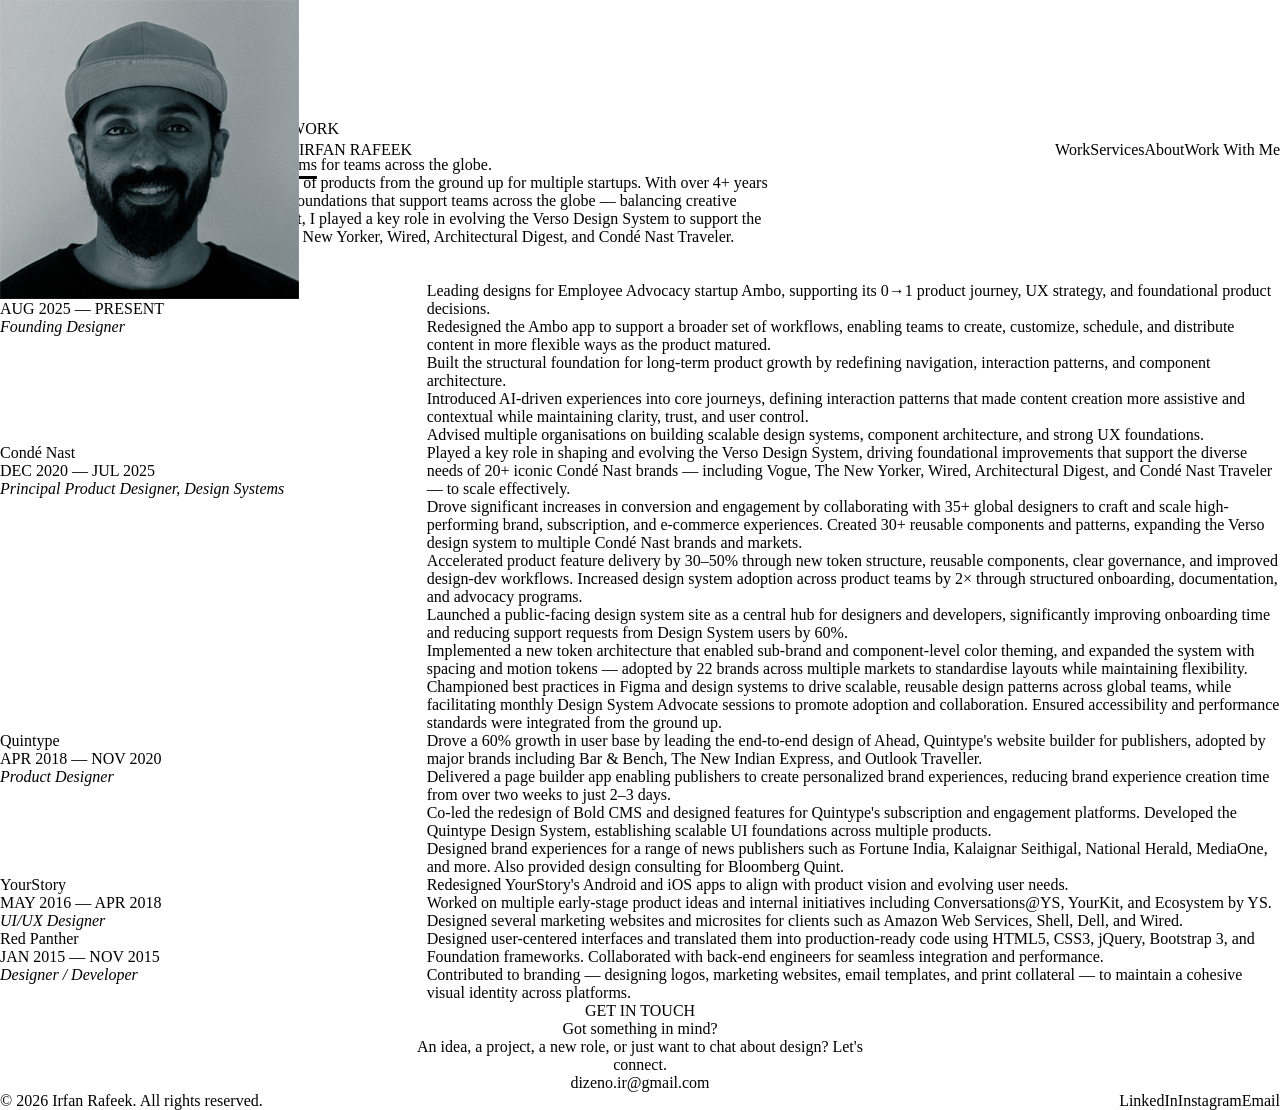
==== commit 39aa0958: "Point navbar Work link to the All Work page Previously scrolled to the homepage Selected Work sectio" ====
--- a/about.html
+++ b/about.html
@@ -18,7 +18,7 @@
             IRFAN RAFEEK
         </a>
         <ul class="nav-links" id="navLinks">
-            <li><a href="index.html#work">Work</a></li>
+            <li><a href="work.html">Work</a></li>
             <li><a href="index.html#services">Services</a></li>
             <li><a href="about.html" class="active">About</a></li>
             <li><a href="index.html#contact" class="cta-button">Work With Me</a></li>
--- a/components.css
+++ b/components.css
@@ -182,8 +182,10 @@
 }
 
 .underline {
-    border-bottom: 3px solid var(--semantic-color-interactive-primary);
-    padding-bottom: 0.1rem;
+    text-decoration: underline;
+    text-decoration-color: var(--semantic-color-interactive-primary);
+    text-decoration-thickness: 3px;
+    text-underline-offset: 6px;
 }
 
 .accent-dot {
@@ -336,12 +338,12 @@
 }
 
 .about-me-image {
-    width: 100%;
-    max-width: 360px;
-    height: auto;
+    width: 360px;
+    height: 360px;
     display: block;
-    border-radius: var(--semantic-radius-md);
+    border-radius: 50%;
     border: 1px solid var(--semantic-color-border-primary);
+    object-fit: cover;
 }
 
 .about-me-title {
@@ -607,7 +609,7 @@
     }
 
     .hero-title {
-        font-size: var(--primitive-font-size-3xl);
+        font-size: var(--primitive-font-size-4xl);
     }
 
     .cta-title {
@@ -664,7 +666,7 @@
     }
 
     .hero-title {
-        font-size: var(--semantic-type-heading-sm-font-size);
+        font-size: var(--semantic-type-heading-lg-font-size);
     }
 
     .cta-title {
@@ -828,6 +830,8 @@
 
 /* ===== CASE STUDY (functional baseline — refine later) ===== */
 .case-study {
+    max-width: var(--semantic-layout-container-max-width-reading);
+    margin-inline: auto;
     padding: var(--semantic-spacing-3xl) 0;
 }
 
@@ -900,8 +904,34 @@
 .case-image {
     width: 100%;
     height: auto;
+}
+
+.case-video {
+    width: 100%;
+    height: auto;
+    display: block;
     border-radius: var(--semantic-radius-md);
-    border: 1px solid var(--semantic-color-border-primary);
+    background-color: var(--semantic-color-background-secondary);
+}
+
+/* Bulleted list inside case-study body — marker tinted with the accent color */
+.case-list {
+    margin: 0;
+    padding-left: var(--semantic-spacing-lg);
+    display: flex;
+    flex-direction: column;
+    gap: var(--semantic-spacing-sm);
+}
+
+.case-list-item {
+    font-size: var(--primitive-font-size-base);
+    line-height: var(--semantic-type-body-md-line-height);
+    color: var(--semantic-color-text-secondary);
+    padding-left: var(--semantic-spacing-xs);
+}
+
+.case-list-item::marker {
+    color: var(--semantic-color-interactive-primary);
 }
 
 .case-caption {
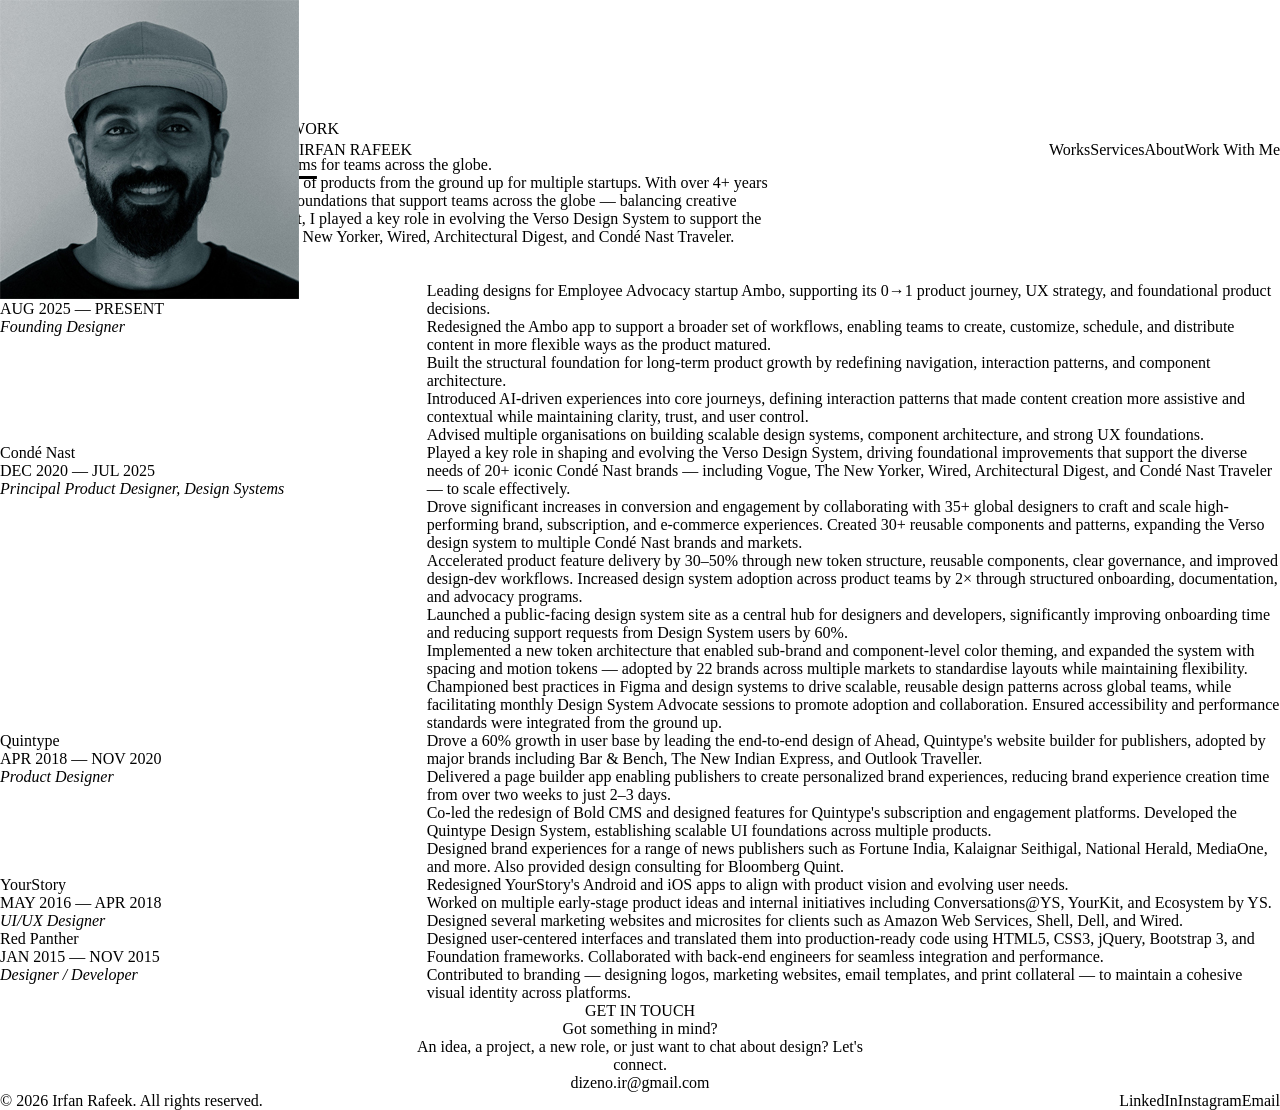
==== commit 040c0a06: "work to works in navigation" ====
--- a/about.html
+++ b/about.html
@@ -18,7 +18,7 @@
             IRFAN RAFEEK
         </a>
         <ul class="nav-links" id="navLinks">
-            <li><a href="work.html">Work</a></li>
+            <li><a href="work.html">Works</a></li>
             <li><a href="index.html#services">Services</a></li>
             <li><a href="about.html" class="active">About</a></li>
             <li><a href="index.html#contact" class="cta-button">Work With Me</a></li>
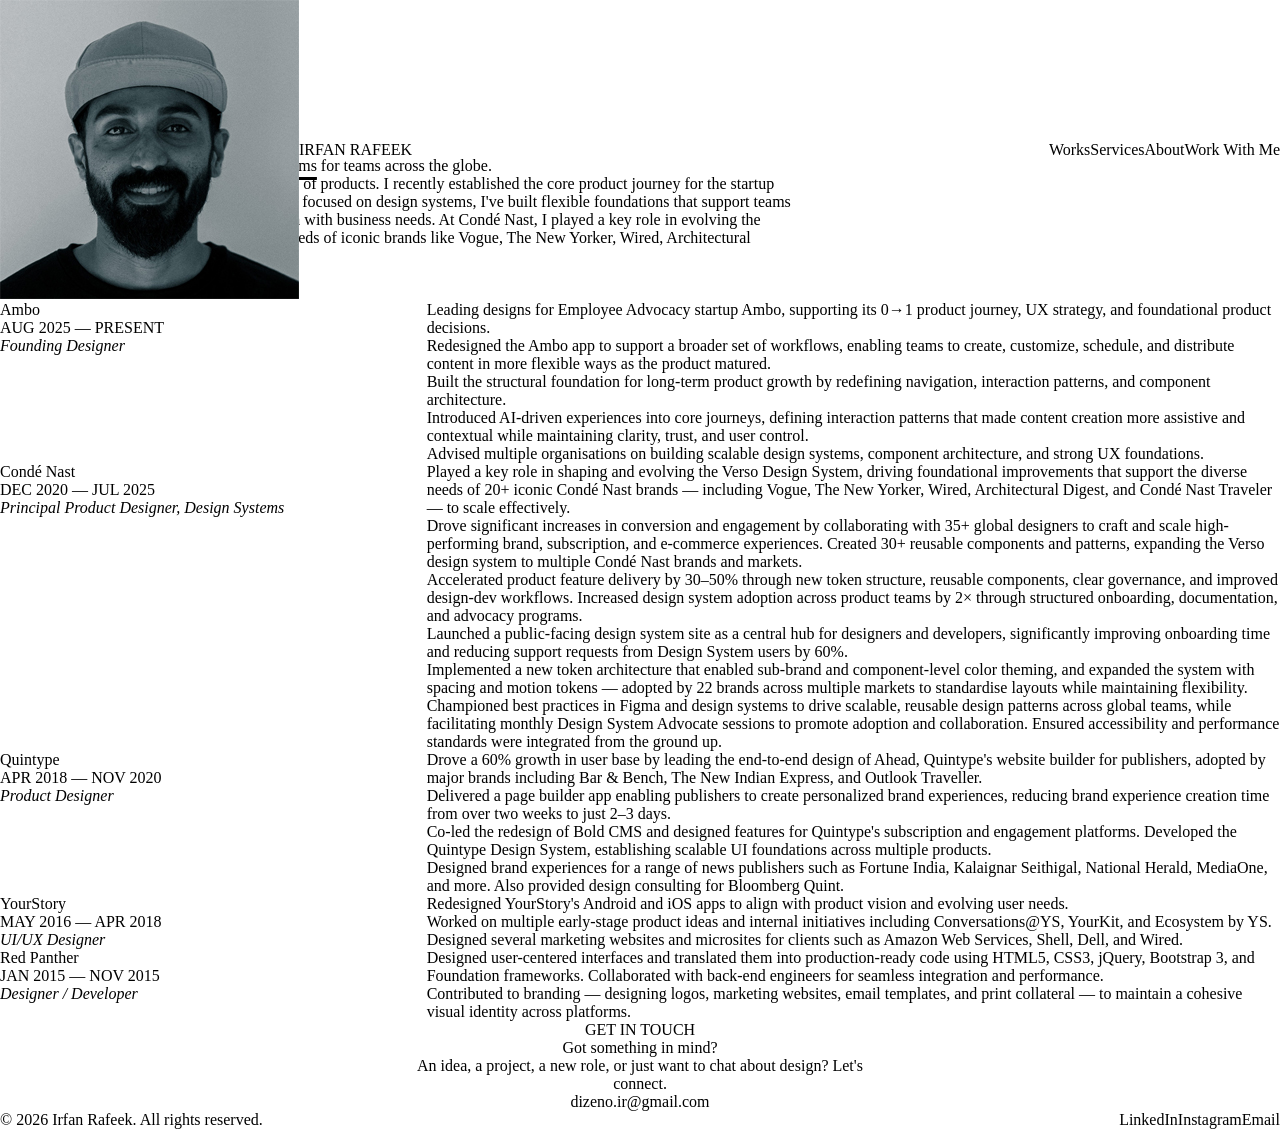
==== commit f22d2c02: "remove location from about, work page" ====
--- a/about.html
+++ b/about.html
@@ -36,29 +36,34 @@
         </button>
     </nav>
 
-    <button class="theme-toggle" id="themeToggle" aria-label="Toggle dark mode" title="Toggle theme">
-        <svg class="theme-toggle__icon theme-toggle__icon--sun" viewBox="0 0 24 24" fill="none" stroke="currentColor" stroke-width="1.5" stroke-linecap="round" stroke-linejoin="round" aria-hidden="true">
-            <circle cx="12" cy="12" r="4"/>
-            <path d="M12 2v2"/>
-            <path d="M12 20v2"/>
-            <path d="m4.93 4.93 1.41 1.41"/>
-            <path d="m17.66 17.66 1.41 1.41"/>
-            <path d="M2 12h2"/>
-            <path d="M20 12h2"/>
-            <path d="m6.34 17.66-1.41 1.41"/>
-            <path d="m19.07 4.93-1.41 1.41"/>
-        </svg>
-        <svg class="theme-toggle__icon theme-toggle__icon--moon" viewBox="0 0 24 24" fill="none" stroke="currentColor" stroke-width="1.5" stroke-linecap="round" stroke-linejoin="round" aria-hidden="true">
-            <path d="M21 12.79A9 9 0 1 1 11.21 3 7 7 0 0 0 21 12.79z"/>
-        </svg>
-    </button>
+    <div class="theme-switcher" id="themeSwitcher" role="group" aria-label="Color theme">
+        <button class="theme-switcher__option" type="button" data-theme-value="light" aria-label="Light theme" title="Light">
+            <svg class="theme-switcher__icon" viewBox="0 0 24 24" fill="none" stroke="currentColor" stroke-width="1.5" stroke-linecap="round" stroke-linejoin="round" aria-hidden="true">
+                <circle cx="12" cy="12" r="4"/>
+                <path d="M12 2v2"/><path d="M12 20v2"/><path d="m4.93 4.93 1.41 1.41"/><path d="m17.66 17.66 1.41 1.41"/><path d="M2 12h2"/><path d="M20 12h2"/><path d="m6.34 17.66-1.41 1.41"/><path d="m19.07 4.93-1.41 1.41"/>
+            </svg>
+        </button>
+        <button class="theme-switcher__option" type="button" data-theme-value="sepia" aria-label="Sepia theme" title="Sepia">
+            <svg class="theme-switcher__icon" viewBox="0 0 24 24" fill="none" stroke="currentColor" stroke-width="1.5" stroke-linecap="round" stroke-linejoin="round" aria-hidden="true">
+                <path d="M4 19.5A2.5 2.5 0 0 1 6.5 17H20"/>
+                <path d="M6.5 2H20v20H6.5A2.5 2.5 0 0 1 4 19.5v-15A2.5 2.5 0 0 1 6.5 2z"/>
+            </svg>
+        </button>
+        <button class="theme-switcher__option" type="button" data-theme-value="slate" aria-label="Slate theme" title="Slate">
+            <svg class="theme-switcher__icon" viewBox="0 0 24 24" fill="none" stroke="currentColor" stroke-width="1.5" stroke-linecap="round" stroke-linejoin="round" aria-hidden="true">
+                <circle cx="12" cy="12" r="10"/>
+                <path d="M12 2a10 10 0 0 1 0 20z" fill="currentColor"/>
+            </svg>
+        </button>
+        <button class="theme-switcher__option" type="button" data-theme-value="dark" aria-label="Dark theme" title="Dark">
+            <svg class="theme-switcher__icon" viewBox="0 0 24 24" fill="none" stroke="currentColor" stroke-width="1.5" stroke-linecap="round" stroke-linejoin="round" aria-hidden="true">
+                <path d="M21 12.79A9 9 0 1 1 11.21 3 7 7 0 0 0 21 12.79z"/>
+            </svg>
+        </button>
+    </div>
 
     <main>
         <div class="container container--narrow">
-            <div class="location-header">
-                BANGALORE, INDIA
-                <span class="availability">• AVAILABLE FOR WORK</span>
-            </div>
 
             <section class="hero">
                 <div class="page-eyebrow">My Journey</div>
@@ -66,7 +71,7 @@
                     A decade of shaping <span class="underline">products</span> and <span class="underline">design systems</span> for teams across the globe<span class="accent-dot">.</span>
                 </h1>
                 <p class="hero-description">
-                    Over the past decade, I've shaped a wide range of products from the ground up for multiple startups. With over 4+ years focused on design systems, I've built flexible foundations that support teams across the globe — balancing creative expression with business needs. At Condé Nast, I played a key role in evolving the Verso Design System to support the diverse needs of iconic brands like Vogue, The New Yorker, Wired, Architectural Digest, and Condé Nast Traveler.
+                    Over the past decade, I've shaped a wide range of products. I recently established the core product journey for the startup Ambo from the ground up. With over 4+ years focused on design systems, I've built flexible foundations that support teams across the globe, balancing creative expression with business needs. At Condé Nast, I played a key role in evolving the Verso Design System to support the diverse needs of iconic brands like Vogue, The New Yorker, Wired, Architectural Digest, and Condé Nast Traveler.
                 </p>
             </section>
 
@@ -168,6 +173,7 @@
     </footer>
 
     <script src="scripts/nav.js" defer></script>
+    <script src="scripts/theme.js" defer></script>
     <script>
         // Navbar scroll effect
         const navbar = document.getElementById('navbar');
@@ -179,22 +185,7 @@
             }
         });
 
-        // Dark mode toggle (icon swap is CSS-driven; JS only manages data-theme + localStorage)
-        const themeToggle = document.getElementById('themeToggle');
-        const html = document.documentElement;
-
-        const storedTheme = localStorage.getItem('theme');
-        if (storedTheme === 'dark' || storedTheme === 'light') {
-            html.setAttribute('data-theme', storedTheme);
-        }
-
-        themeToggle.addEventListener('click', () => {
-            const isDark = html.getAttribute('data-theme') === 'dark'
-                || (!html.hasAttribute('data-theme') && window.matchMedia('(prefers-color-scheme: dark)').matches);
-            const next = isDark ? 'light' : 'dark';
-            html.setAttribute('data-theme', next);
-            localStorage.setItem('theme', next);
-        });
+        // Theme switching is handled by scripts/theme.js
     </script>
 </body>
 </html>
--- a/components.css
+++ b/components.css
@@ -934,6 +934,107 @@
     color: var(--semantic-color-interactive-primary);
 }
 
+/* Ordered (numbered) list — same indent/spacing as bulleted; marker shows numbers */
+.case-list--ordered {
+    list-style-type: decimal;
+}
+
+/* Iframe embed (Figma prototypes, video players, etc.) */
+.case-embed {
+    position: relative;
+    width: 100%;
+    aspect-ratio: 4 / 3;
+    border-radius: var(--semantic-radius-md);
+    overflow: hidden;
+    border: 1px solid var(--semantic-color-border-primary);
+    background-color: var(--semantic-color-background-secondary);
+}
+
+.case-embed__frame {
+    position: absolute;
+    inset: 0;
+    width: 100%;
+    height: 100%;
+    border: 0;
+}
+
+/* Image carousel — transform-based slider with prev/next controls */
+.case-gallery {
+    margin: var(--semantic-spacing-md) 0;
+    display: flex;
+    flex-direction: column;
+    gap: var(--semantic-spacing-md);
+}
+
+.case-gallery__viewport {
+    overflow: hidden;
+    border-radius: var(--semantic-radius-md);
+}
+
+.case-gallery__track {
+    display: flex;
+    transition: transform 0.35s ease;
+    will-change: transform;
+}
+
+.case-gallery__item {
+    flex: 0 0 100%;
+    margin: 0;
+}
+
+.case-gallery__image {
+    width: 100%;
+    height: auto;
+    display: block;
+    border-radius: var(--semantic-radius-md);
+    border: 1px solid var(--semantic-color-border-primary);
+}
+
+.case-gallery__controls {
+    display: flex;
+    align-items: center;
+    justify-content: center;
+    gap: var(--semantic-spacing-md);
+}
+
+.case-gallery__nav {
+    display: inline-flex;
+    align-items: center;
+    justify-content: center;
+    width: var(--semantic-spacing-xl);
+    height: var(--semantic-spacing-xl);
+    padding: 0;
+    border-radius: var(--semantic-radius-full);
+    border: 1px solid var(--semantic-color-border-primary);
+    background-color: var(--semantic-color-background-primary);
+    color: var(--semantic-color-text-primary);
+    cursor: pointer;
+    transition: border-color 0.2s ease, background-color 0.2s ease;
+}
+
+.case-gallery__nav:hover {
+    border-color: var(--semantic-color-border-strong);
+    background-color: var(--semantic-color-background-secondary);
+}
+
+.case-gallery__nav:disabled {
+    opacity: 0.4;
+    cursor: not-allowed;
+}
+
+.case-gallery__nav svg {
+    width: var(--semantic-spacing-md);
+    height: var(--semantic-spacing-md);
+}
+
+.case-gallery__counter {
+    font-size: var(--primitive-font-size-sm);
+    color: var(--semantic-color-text-tertiary);
+    min-width: var(--semantic-spacing-3xl);
+    text-align: center;
+    font-variant-numeric: tabular-nums;
+}
+
 .case-caption {
     margin-top: var(--semantic-spacing-sm);
     font-size: var(--primitive-font-size-sm);
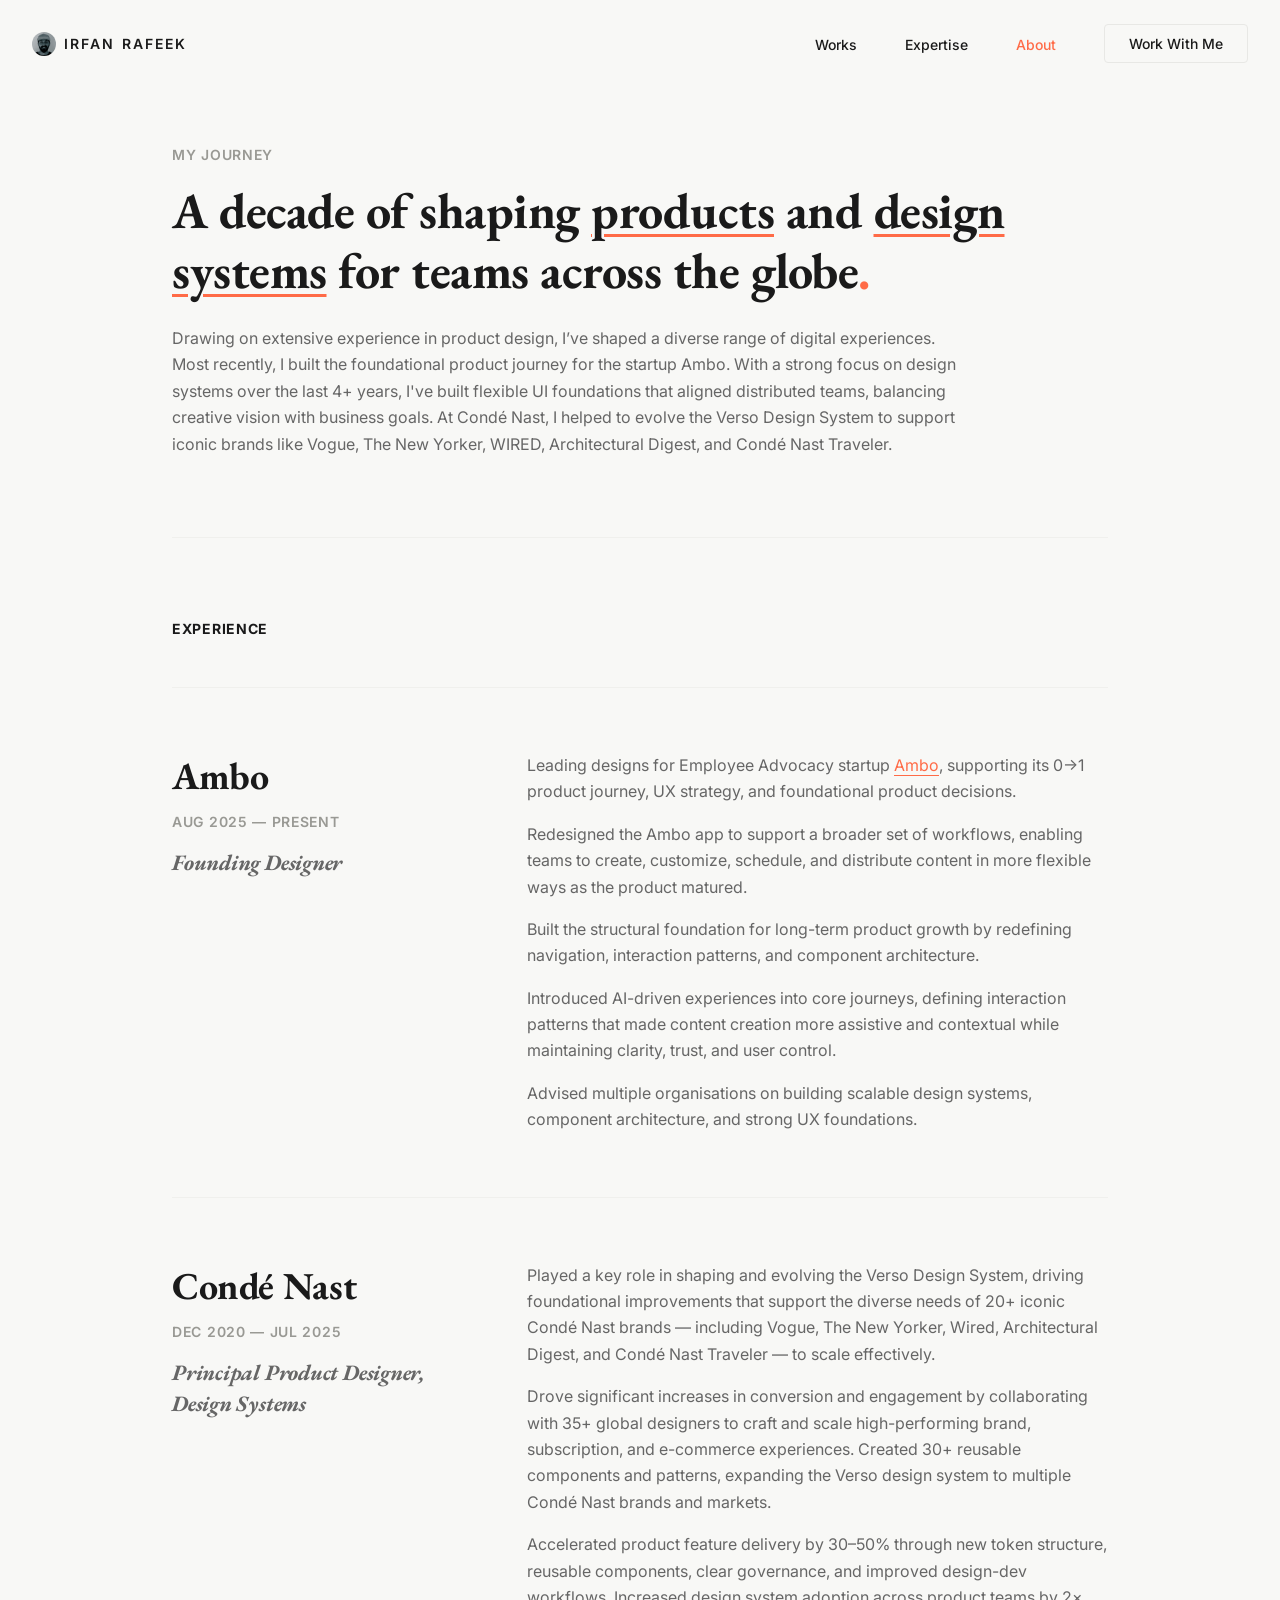
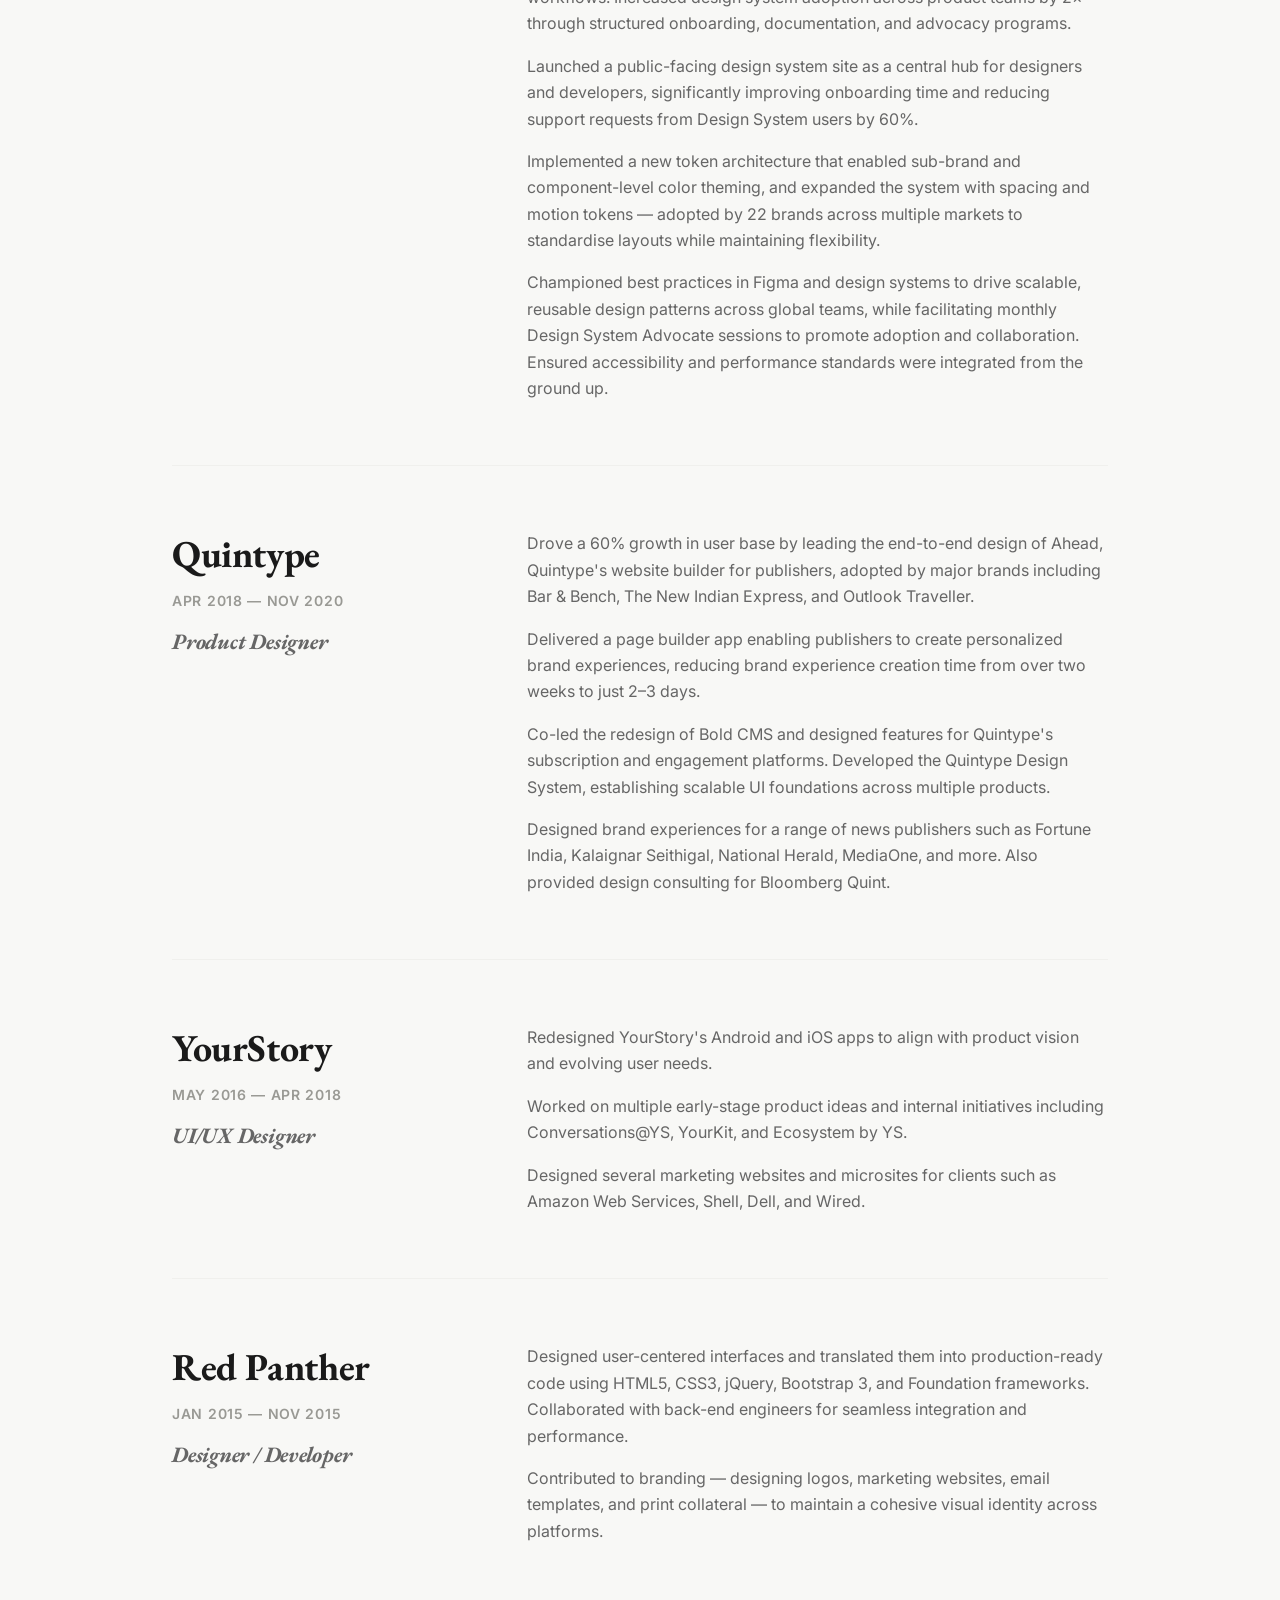
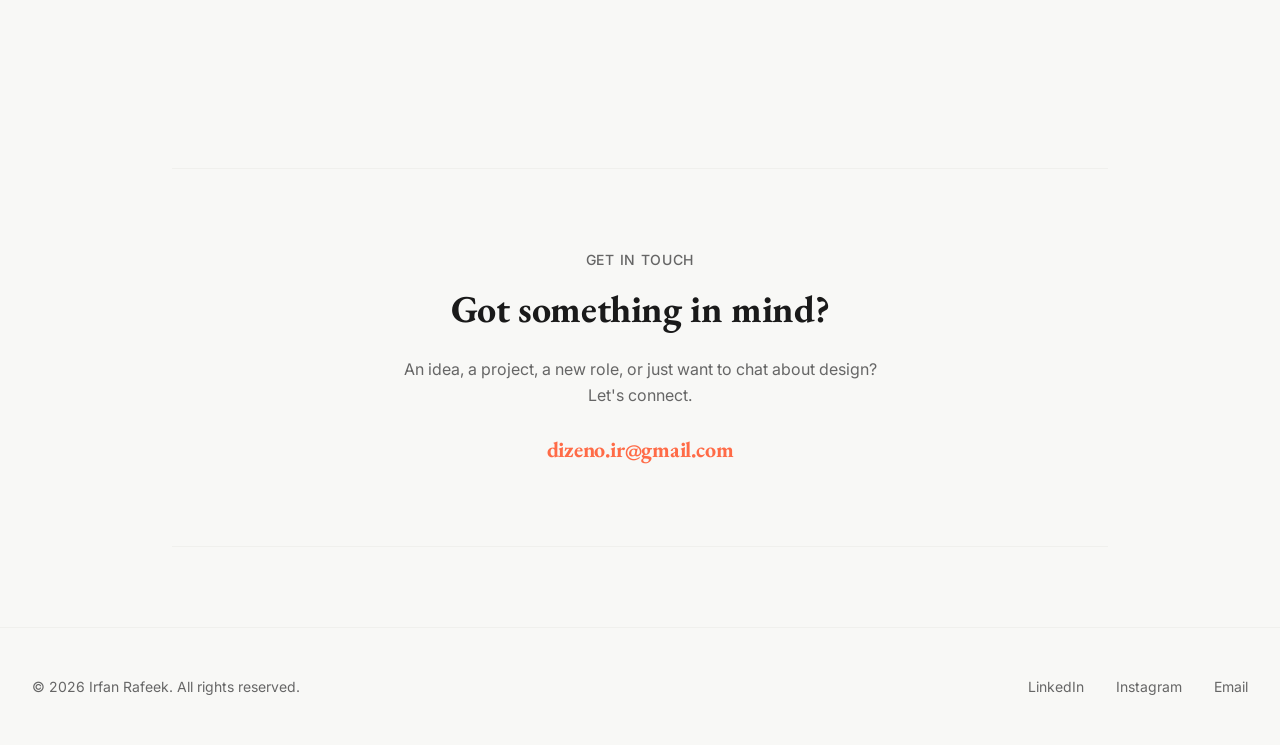
==== commit 8f929cec: "Rename nav link 'Services' to 'Expertise' across all pages Section id #services and the on-page head" ====
--- a/about.html
+++ b/about.html
@@ -19,7 +19,7 @@
         </a>
         <ul class="nav-links" id="navLinks">
             <li><a href="work.html">Works</a></li>
-            <li><a href="index.html#services">Services</a></li>
+            <li><a href="index.html#services">Expertise</a></li>
             <li><a href="about.html" class="active">About</a></li>
             <li><a href="index.html#contact" class="cta-button">Work With Me</a></li>
         </ul>
@@ -71,14 +71,13 @@
                     A decade of shaping <span class="underline">products</span> and <span class="underline">design systems</span> for teams across the globe<span class="accent-dot">.</span>
                 </h1>
                 <p class="hero-description">
-                    Over the past decade, I've shaped a wide range of products. I recently established the core product journey for the startup Ambo from the ground up. With over 4+ years focused on design systems, I've built flexible foundations that support teams across the globe, balancing creative expression with business needs. At Condé Nast, I played a key role in evolving the Verso Design System to support the diverse needs of iconic brands like Vogue, The New Yorker, Wired, Architectural Digest, and Condé Nast Traveler.
+                    Drawing on extensive experience in product design, I’ve shaped a diverse range of digital experiences. Most recently, I built the foundational product journey for the startup Ambo. With a strong focus on design systems over the last 4+ years, I've built flexible UI foundations that aligned distributed teams, balancing creative vision with business goals. At Condé Nast, I helped to evolve the Verso Design System to support iconic brands like Vogue, The New Yorker, WIRED, Architectural Digest, and Condé Nast Traveler.
                 </p>
             </section>
 
             <section class="journey-section">
                 <div class="section-header">
                     <div>
-                        <div class="section-number">01</div>
                         <h2 class="section-title">Experience</h2>
                     </div>
                 </div>
--- a/tokens.css
+++ b/tokens.css
@@ -0,0 +1,508 @@
+/* ============================================================================
+   tokens.css — Single source of truth for design tokens
+   W3C DTCG-style design system: primitives → semantic tokens
+   Imported by both index.html and about.html.
+   ============================================================================ */
+
+/* ============================================================================
+   DESIGN SYSTEM TOKENS - W3C DTCG COMPLIANT
+   ============================================================================ */
+
+:root {
+  /* TIER 1: PRIMITIVES - COLOR NEUTRAL */
+  --primitive-color-neutral-0: #ffffff;
+  --primitive-color-neutral-50: #f8f8f6;
+  --primitive-color-neutral-100: #f0f0ed;
+  --primitive-color-neutral-200: #e8e8e5;
+  --primitive-color-neutral-300: #d9d9d5;
+  --primitive-color-neutral-400: #bfbfba;
+  --primitive-color-neutral-500: #999994;
+  --primitive-color-neutral-600: #666666;
+  --primitive-color-neutral-700: #444444;
+  --primitive-color-neutral-800: #2a2a2a;
+  --primitive-color-neutral-900: #1a1a1a;
+  --primitive-color-neutral-1000: #000000;
+
+  /* TIER 1: PRIMITIVES - COLOR ACCENT */
+  --primitive-color-accent-50: #fff4f0;
+  --primitive-color-accent-100: #ffe8dc;
+  --primitive-color-accent-200: #ffd4bf;
+  --primitive-color-accent-300: #ffbd9f;
+  --primitive-color-accent-400: #ffa57f;
+  --primitive-color-accent-500: #ff6b47;
+  --primitive-color-accent-600: #e55a3a;
+  --primitive-color-accent-700: #cc4a2e;
+  --primitive-color-accent-800: #b23a22;
+
+  /* TIER 1: PRIMITIVES - COLOR STATUS */
+  --primitive-color-success-50: #f0fdf4;
+  --primitive-color-success-500: #22c55e;
+  --primitive-color-success-600: #16a34a;
+  --primitive-color-error-50: #fef2f2;
+  --primitive-color-error-500: #ef4444;
+  --primitive-color-error-600: #dc2626;
+  --primitive-color-warning-50: #fefce8;
+  --primitive-color-warning-500: #eab308;
+  --primitive-color-warning-600: #ca8a04;
+
+  /* TIER 1: PRIMITIVES - COLOR SEPIA (warm paper) */
+  --primitive-color-sepia-0: #fcf8f0;
+  --primitive-color-sepia-50: #f6edda;
+  --primitive-color-sepia-100: #efe3c8;
+  --primitive-color-sepia-200: #e4d4b0;
+  --primitive-color-sepia-300: #d3bf93;
+  --primitive-color-sepia-600: #8a7350;
+  --primitive-color-sepia-700: #6b5739;
+  --primitive-color-sepia-900: #3d3120;
+
+  /* TIER 1: PRIMITIVES - COLOR SLATE (cool dim) */
+  --primitive-color-slate-0: #f4f6f8;
+  --primitive-color-slate-100: #d8dee6;
+  --primitive-color-slate-300: #97a3b4;
+  --primitive-color-slate-500: #5a6a7e;
+  --primitive-color-slate-600: #3c4756;
+  --primitive-color-slate-700: #313a47;
+  --primitive-color-slate-800: #283039;
+  --primitive-color-slate-850: #232a33;
+  --primitive-color-slate-900: #1c222a;
+
+  /* TIER 1: PRIMITIVES - SPACING */
+  --primitive-spacing-0: 0px;
+  --primitive-spacing-xs: 4px;
+  --primitive-spacing-sm: 8px;
+  --primitive-spacing-md: 16px;
+  --primitive-spacing-lg: 24px;
+  --primitive-spacing-xl: 32px;
+  --primitive-spacing-2xl: 48px;
+  --primitive-spacing-3xl: 64px;
+  --primitive-spacing-4xl: 80px;
+
+  /* TIER 1: PRIMITIVES - RADIUS */
+  --primitive-radius-none: 0px;
+  --primitive-radius-sm: 4px;
+  --primitive-radius-md: 8px;
+  --primitive-radius-lg: 12px;
+  --primitive-radius-xl: 16px;
+  --primitive-radius-full: 9999px;
+
+  /* TYPOGRAPHY PRIMITIVES - FONT FAMILIES */
+  --primitive-font-serif: 'EB Garamond', 'Georgia', serif;
+  --primitive-font-sans: 'Inter', -apple-system, BlinkMacSystemFont, 'Segoe UI', Roboto, sans-serif;
+  --primitive-font-mono: 'Monaco', 'Courier New', monospace;
+
+  /* TYPOGRAPHY PRIMITIVES - FONT SIZES (Base 16px) */
+  --primitive-font-size-xs: 12px;
+  --primitive-font-size-sm: 14px;
+  --primitive-font-size-base: 16px;
+  --primitive-font-size-md: 18px;
+  --primitive-font-size-lg: 20px;
+  --primitive-font-size-xl-sm: 22px;
+  --primitive-font-size-xl: 26px;
+  --primitive-font-size-2xl: 30px;
+  --primitive-font-size-3xl: 34px;
+  --primitive-font-size-4xl-sm: 38px;
+  --primitive-font-size-4xl: 44px;
+  --primitive-font-size-5xl: 50px;
+  --primitive-font-size-6xl: 58px;
+
+  /* TYPOGRAPHY PRIMITIVES - FONT WEIGHTS */
+  --primitive-font-weight-regular: 400;
+  --primitive-font-weight-medium: 500;
+  --primitive-font-weight-semibold: 600;
+  --primitive-font-weight-bold: 700;
+  --primitive-font-weight-extrabold: 800;
+
+  /* TYPOGRAPHY PRIMITIVES - LINE HEIGHTS */
+  --primitive-line-height-tight: 1.1;
+  --primitive-line-height-snug: 1.25;
+  --primitive-line-height-normal: 1.5;
+  --primitive-line-height-relaxed: 1.6;
+  --primitive-line-height-loose: 1.8;
+
+  /* TYPOGRAPHY PRIMITIVES - LETTER SPACING */
+  --primitive-letter-spacing-tight: -0.02em;
+  --primitive-letter-spacing-normal: 0em;
+  --primitive-letter-spacing-wide: 0.05em;
+  --primitive-letter-spacing-wider: 0.1em;
+  --primitive-letter-spacing-widest: 0.15em;
+
+  /* ────────────────────────────────────────────────────────────────────────
+     SEMANTIC: TYPOGRAPHY TOKENS - DISPLAY (Large Headlines)
+     ──────────────────────────────────────────────────────────────────────── */
+  --semantic-type-display-lg-font-family: var(--semantic-font-serif);
+  --semantic-type-display-lg-font-size: var(--primitive-font-size-6xl);
+  --semantic-type-display-lg-font-weight: var(--primitive-font-weight-bold);
+  --semantic-type-display-lg-line-height: var(--primitive-line-height-tight);
+  --semantic-type-display-lg-letter-spacing: var(--primitive-letter-spacing-tight);
+
+  --semantic-type-display-md-font-family: var(--semantic-font-serif);
+  --semantic-type-display-md-font-size: var(--primitive-font-size-5xl);
+  --semantic-type-display-md-font-weight: var(--primitive-font-weight-bold);
+  --semantic-type-display-md-line-height: 1.15;
+  --semantic-type-display-md-letter-spacing: -0.01em;
+
+  --semantic-type-display-sm-font-family: var(--semantic-font-serif);
+  --semantic-type-display-sm-font-size: var(--primitive-font-size-4xl);
+  --semantic-type-display-sm-font-weight: var(--primitive-font-weight-bold);
+  --semantic-type-display-sm-line-height: 1.2;
+  --semantic-type-display-sm-letter-spacing: -0.01em;
+
+  /* ────────────────────────────────────────────────────────────────────────
+     SEMANTIC: TYPOGRAPHY TOKENS - HEADING (Section Titles)
+     ──────────────────────────────────────────────────────────────────────── */
+  --semantic-type-heading-lg-font-family: var(--semantic-font-serif);
+  --semantic-type-heading-lg-font-size: var(--primitive-font-size-4xl-sm);
+  --semantic-type-heading-lg-font-weight: var(--primitive-font-weight-bold);
+  --semantic-type-heading-lg-line-height: var(--primitive-line-height-snug);
+  --semantic-type-heading-lg-letter-spacing: -0.01em;
+
+  --semantic-type-heading-md-font-family: var(--semantic-font-serif);
+  --semantic-type-heading-md-font-size: var(--primitive-font-size-2xl);
+  --semantic-type-heading-md-font-weight: var(--primitive-font-weight-bold);
+  --semantic-type-heading-md-line-height: 1.3;
+  --semantic-type-heading-md-letter-spacing: -0.01em;
+
+  --semantic-type-heading-sm-font-family: var(--semantic-font-serif);
+  --semantic-type-heading-sm-font-size: var(--primitive-font-size-xl);
+  --semantic-type-heading-sm-font-weight: var(--primitive-font-weight-bold);
+  --semantic-type-heading-sm-line-height: 1.35;
+  --semantic-type-heading-sm-letter-spacing: -0.01em;
+
+  --semantic-type-heading-xs-font-family: var(--semantic-font-serif);
+  --semantic-type-heading-xs-font-size: var(--primitive-font-size-xl-sm);
+  --semantic-type-heading-xs-font-weight: var(--primitive-font-weight-bold);
+  --semantic-type-heading-xs-line-height: 1.4;
+  --semantic-type-heading-xs-letter-spacing: -0.01em;
+
+  --semantic-type-heading-2xs-font-family: var(--semantic-font-serif);
+  --semantic-type-heading-2xs-font-size: var(--primitive-font-size-lg);
+  --semantic-type-heading-2xs-font-weight: var(--primitive-font-weight-bold);
+  --semantic-type-heading-2xs-line-height: 1.4;
+  --semantic-type-heading-2xs-letter-spacing: -0.01em;
+
+  /* ────────────────────────────────────────────────────────────────────────
+     SEMANTIC: TYPOGRAPHY TOKENS - BODY (Regular Text)
+     ──────────────────────────────────────────────────────────────────────── */
+  --semantic-type-body-lg-font-family: var(--semantic-font-sans);
+  --semantic-type-body-lg-font-size: var(--primitive-font-size-md);
+  --semantic-type-body-lg-font-weight: var(--primitive-font-weight-regular);
+  --semantic-type-body-lg-line-height: 1.65;
+  --semantic-type-body-lg-letter-spacing: var(--primitive-letter-spacing-normal);
+
+  --semantic-type-body-md-font-family: var(--semantic-font-sans);
+  --semantic-type-body-md-font-size: var(--primitive-font-size-base);
+  --semantic-type-body-md-font-weight: var(--primitive-font-weight-regular);
+  --semantic-type-body-md-line-height: 1.65;
+  --semantic-type-body-md-letter-spacing: var(--primitive-letter-spacing-normal);
+
+  --semantic-type-body-sm-font-family: var(--semantic-font-sans);
+  --semantic-type-body-sm-font-size: var(--primitive-font-size-sm);
+  --semantic-type-body-sm-font-weight: var(--primitive-font-weight-regular);
+  --semantic-type-body-sm-line-height: var(--primitive-line-height-relaxed);
+  --semantic-type-body-sm-letter-spacing: var(--primitive-letter-spacing-normal);
+
+  /* ────────────────────────────────────────────────────────────────────────
+     SEMANTIC: TYPOGRAPHY TOKENS - BODY STRONG (Emphasized Text)
+     ──────────────────────────────────────────────────────────────────────── */
+  --semantic-type-body-strong-lg-font-family: var(--semantic-font-sans);
+  --semantic-type-body-strong-lg-font-size: var(--primitive-font-size-md);
+  --semantic-type-body-strong-lg-font-weight: var(--primitive-font-weight-semibold);
+  --semantic-type-body-strong-lg-line-height: 1.65;
+  --semantic-type-body-strong-lg-letter-spacing: var(--primitive-letter-spacing-normal);
+
+  --semantic-type-body-strong-md-font-family: var(--semantic-font-sans);
+  --semantic-type-body-strong-md-font-size: var(--primitive-font-size-base);
+  --semantic-type-body-strong-md-font-weight: var(--primitive-font-weight-semibold);
+  --semantic-type-body-strong-md-line-height: 1.65;
+  --semantic-type-body-strong-md-letter-spacing: var(--primitive-letter-spacing-normal);
+
+  --semantic-type-body-strong-sm-font-family: var(--semantic-font-sans);
+  --semantic-type-body-strong-sm-font-size: var(--primitive-font-size-sm);
+  --semantic-type-body-strong-sm-font-weight: var(--primitive-font-weight-semibold);
+  --semantic-type-body-strong-sm-line-height: var(--primitive-line-height-relaxed);
+  --semantic-type-body-strong-sm-letter-spacing: var(--primitive-letter-spacing-normal);
+
+  /* ────────────────────────────────────────────────────────────────────────
+     SEMANTIC: TYPOGRAPHY TOKENS - LABEL (Form Labels, Small Text)
+     ──────────────────────────────────────────────────────────────────────── */
+  --semantic-type-label-lg-font-family: var(--semantic-font-sans);
+  --semantic-type-label-lg-font-size: var(--primitive-font-size-base);
+  --semantic-type-label-lg-font-weight: var(--primitive-font-weight-medium);
+  --semantic-type-label-lg-line-height: var(--primitive-line-height-normal);
+  --semantic-type-label-lg-letter-spacing: 0.02em;
+
+  --semantic-type-label-md-font-family: var(--semantic-font-sans);
+  --semantic-type-label-md-font-size: var(--primitive-font-size-sm);
+  --semantic-type-label-md-font-weight: var(--primitive-font-weight-medium);
+  --semantic-type-label-md-line-height: var(--primitive-line-height-normal);
+  --semantic-type-label-md-letter-spacing: 0.02em;
+
+  --semantic-type-label-sm-font-family: var(--semantic-font-sans);
+  --semantic-type-label-sm-font-size: var(--primitive-font-size-xs);
+  --semantic-type-label-sm-font-weight: var(--primitive-font-weight-medium);
+  --semantic-type-label-sm-line-height: 1.4;
+  --semantic-type-label-sm-letter-spacing: var(--primitive-letter-spacing-wide);
+
+  /* ────────────────────────────────────────────────────────────────────────
+     SEMANTIC: TYPOGRAPHY TOKENS - CODE (Monospace for Code)
+     ──────────────────────────────────────────────────────────────────────── */
+  --semantic-type-code-lg-font-family: 'Monaco', 'Courier New', monospace;
+  --semantic-type-code-lg-font-size: var(--primitive-font-size-base);
+  --semantic-type-code-lg-font-weight: var(--primitive-font-weight-regular);
+  --semantic-type-code-lg-line-height: var(--primitive-line-height-relaxed);
+  --semantic-type-code-lg-letter-spacing: var(--primitive-letter-spacing-normal);
+
+  --semantic-type-code-md-font-family: 'Monaco', 'Courier New', monospace;
+  --semantic-type-code-md-font-size: var(--primitive-font-size-sm);
+  --semantic-type-code-md-font-weight: var(--primitive-font-weight-regular);
+  --semantic-type-code-md-line-height: var(--primitive-line-height-relaxed);
+  --semantic-type-code-md-letter-spacing: var(--primitive-letter-spacing-normal);
+
+  --semantic-type-code-sm-font-family: 'Monaco', 'Courier New', monospace;
+  --semantic-type-code-sm-font-size: var(--primitive-font-size-xs);
+  --semantic-type-code-sm-font-weight: var(--primitive-font-weight-regular);
+  --semantic-type-code-sm-line-height: var(--primitive-line-height-normal);
+  --semantic-type-code-sm-letter-spacing: var(--primitive-letter-spacing-normal);
+
+  /* ────────────────────────────────────────────────────────────────────────
+     SEMANTIC: TYPOGRAPHY TOKENS - CAPTION (Small Descriptive Text)
+     ──────────────────────────────────────────────────────────────────────── */
+  --semantic-type-caption-lg-font-family: var(--semantic-font-sans);
+  --semantic-type-caption-lg-font-size: var(--primitive-font-size-base);
+  --semantic-type-caption-lg-font-weight: var(--primitive-font-weight-regular);
+  --semantic-type-caption-lg-line-height: var(--primitive-line-height-normal);
+  --semantic-type-caption-lg-letter-spacing: var(--primitive-letter-spacing-normal);
+
+  --semantic-type-caption-md-font-family: var(--semantic-font-sans);
+  --semantic-type-caption-md-font-size: var(--primitive-font-size-sm);
+  --semantic-type-caption-md-font-weight: var(--primitive-font-weight-regular);
+  --semantic-type-caption-md-line-height: var(--primitive-line-height-normal);
+  --semantic-type-caption-md-letter-spacing: var(--primitive-letter-spacing-normal);
+
+  --semantic-type-caption-sm-font-family: var(--semantic-font-sans);
+  --semantic-type-caption-sm-font-size: var(--primitive-font-size-xs);
+  --semantic-type-caption-sm-font-weight: var(--primitive-font-weight-regular);
+  --semantic-type-caption-sm-line-height: 1.4;
+  --semantic-type-caption-sm-letter-spacing: var(--primitive-letter-spacing-normal);
+
+  /* ────────────────────────────────────────────────────────────────────────
+     SEMANTIC: TYPOGRAPHY TOKENS - ARTICLE (long-form reading scale)
+     Use for: case-study / article pages. Body is 20px desktop, scales down
+     to 18px below the responsive breakpoint (see media query at file end).
+     Other article sizes (small, summary, quote, heading, title) scale in
+     step so the visual rhythm holds at both viewports.
+     ──────────────────────────────────────────────────────────────────────── */
+  --semantic-type-article-small-font-family: var(--semantic-font-sans);
+  --semantic-type-article-small-font-size: var(--primitive-font-size-base);    /* 16px */
+  --semantic-type-article-small-line-height: var(--primitive-line-height-normal);
+
+  --semantic-type-article-body-font-family: var(--semantic-font-sans);
+  --semantic-type-article-body-font-size: var(--primitive-font-size-lg);       /* 20px */
+  --semantic-type-article-body-line-height: var(--primitive-line-height-relaxed);
+
+  --semantic-type-article-summary-font-family: var(--semantic-font-sans);
+  --semantic-type-article-summary-font-size: var(--primitive-font-size-lg);    /* 26px */
+  --semantic-type-article-summary-line-height: var(--primitive-line-height-normal);
+
+  --semantic-type-article-quote-font-family: var(--semantic-font-serif);
+  --semantic-type-article-quote-font-size: var(--primitive-font-size-xl);      /* 26px */
+  --semantic-type-article-quote-line-height: var(--primitive-line-height-snug);
+
+  --semantic-type-article-heading-font-family: var(--semantic-font-serif);
+  --semantic-type-article-heading-font-size: var(--primitive-font-size-2xl);   /* 30px */
+  --semantic-type-article-heading-font-weight: var(--primitive-font-weight-bold);
+  --semantic-type-article-heading-line-height: var(--primitive-line-height-snug);
+  --semantic-type-article-heading-letter-spacing: var(--primitive-letter-spacing-tight);
+
+  --semantic-type-article-title-font-family: var(--semantic-font-serif);
+  --semantic-type-article-title-font-size: var(--primitive-font-size-4xl);     /* 44px */
+  --semantic-type-article-title-font-weight: var(--primitive-font-weight-bold);
+  --semantic-type-article-title-line-height: var(--primitive-line-height-snug);
+  --semantic-type-article-title-letter-spacing: var(--primitive-letter-spacing-tight);
+
+  /* ────────────────────────────────────────────────────────────────────────
+     SEMANTIC: TYPOGRAPHY TOKENS - EYEBROW (Small Uppercase Section Labels)
+     Use for: section numbers (01, 02), section labels (WHAT I DO),
+     eyebrow text above hero, category markers.
+     ──────────────────────────────────────────────────────────────────────── */
+  --semantic-type-eyebrow-lg-font-family: var(--semantic-font-sans);
+  --semantic-type-eyebrow-lg-font-size: var(--primitive-font-size-base);
+  --semantic-type-eyebrow-lg-font-weight: var(--primitive-font-weight-semibold);
+  --semantic-type-eyebrow-lg-line-height: var(--primitive-line-height-normal);
+  --semantic-type-eyebrow-lg-letter-spacing: var(--primitive-letter-spacing-wide);
+  --semantic-type-eyebrow-lg-text-transform: uppercase;
+
+  --semantic-type-eyebrow-md-font-family: var(--semantic-font-sans);
+  --semantic-type-eyebrow-md-font-size: var(--primitive-font-size-sm);
+  --semantic-type-eyebrow-md-font-weight: var(--primitive-font-weight-semibold);
+  --semantic-type-eyebrow-md-line-height: var(--primitive-line-height-normal);
+  --semantic-type-eyebrow-md-letter-spacing: var(--primitive-letter-spacing-wide);
+  --semantic-type-eyebrow-md-text-transform: uppercase;
+
+  --semantic-type-eyebrow-sm-font-family: var(--semantic-font-sans);
+  --semantic-type-eyebrow-sm-font-size: var(--primitive-font-size-xs);
+  --semantic-type-eyebrow-sm-font-weight: var(--primitive-font-weight-medium);
+  --semantic-type-eyebrow-sm-line-height: var(--primitive-line-height-normal);
+  --semantic-type-eyebrow-sm-letter-spacing: var(--primitive-letter-spacing-wider);
+  --semantic-type-eyebrow-sm-text-transform: uppercase;
+
+  /* TIER 1: PRIMITIVES - SHADOWS */
+  --primitive-shadow-none: 0px 0px 0px rgba(0, 0, 0, 0);
+  --primitive-shadow-xs: 0px 1px 2px rgba(0, 0, 0, 0.05);
+  --primitive-shadow-sm: 0px 2px 4px rgba(0, 0, 0, 0.1);
+  --primitive-shadow-md: 0px 4px 6px rgba(0, 0, 0, 0.1);
+  --primitive-shadow-lg: 0px 10px 15px rgba(0, 0, 0, 0.1);
+  --primitive-shadow-xl: 0px 20px 25px rgba(0, 0, 0, 0.1);
+
+  /* TIER 2: SEMANTIC TOKENS - LIGHT MODE */
+  --semantic-color-background-primary: var(--primitive-color-neutral-50);
+  --semantic-color-background-secondary: var(--primitive-color-neutral-100);
+  --semantic-color-background-tertiary: var(--primitive-color-neutral-200);
+  --semantic-color-background-article: var(--primitive-color-neutral-0);  /* pure-white reading surface for long-form article pages */
+  --semantic-color-text-primary: var(--primitive-color-neutral-900);
+  --semantic-color-text-secondary: var(--primitive-color-neutral-600);
+  --semantic-color-text-tertiary: var(--primitive-color-neutral-500);
+  --semantic-color-text-inverse: var(--primitive-color-neutral-0);
+  --semantic-color-border-primary: var(--primitive-color-neutral-200);
+  --semantic-color-border-secondary: var(--primitive-color-neutral-100);
+  --semantic-color-border-strong: var(--primitive-color-neutral-400);
+  --semantic-color-interactive-primary: var(--primitive-color-accent-500);
+  --semantic-color-interactive-primary-hover: var(--primitive-color-accent-600);
+  --semantic-color-interactive-primary-active: var(--primitive-color-accent-700);
+  --semantic-color-interactive-primary-disabled: var(--primitive-color-neutral-300);
+  --semantic-color-status-success: var(--primitive-color-success-500);
+  --semantic-color-status-error: var(--primitive-color-error-500);
+  --semantic-color-status-warning: var(--primitive-color-warning-500);
+
+  --semantic-spacing-xs: var(--primitive-spacing-xs);
+  --semantic-spacing-sm: var(--primitive-spacing-sm);
+  --semantic-spacing-md: var(--primitive-spacing-md);
+  --semantic-spacing-lg: var(--primitive-spacing-lg);
+  --semantic-spacing-xl: var(--primitive-spacing-xl);
+  --semantic-spacing-2xl: var(--primitive-spacing-2xl);
+  --semantic-spacing-3xl: var(--primitive-spacing-3xl);
+  --semantic-spacing-4xl: var(--primitive-spacing-4xl);
+
+  --semantic-radius-none: var(--primitive-radius-none);
+  --semantic-radius-sm: var(--primitive-radius-sm);
+  --semantic-radius-md: var(--primitive-radius-md);
+  --semantic-radius-lg: var(--primitive-radius-lg);
+  --semantic-radius-full: var(--primitive-radius-full);
+
+  --semantic-shadow-none: var(--primitive-shadow-none);
+  --semantic-shadow-sm: var(--primitive-shadow-sm);
+  --semantic-shadow-md: var(--primitive-shadow-md);
+  --semantic-shadow-lg: var(--primitive-shadow-lg);
+
+  --semantic-font-serif: var(--primitive-font-serif);
+  --semantic-font-sans: var(--primitive-font-sans);
+  --semantic-font-mono: var(--primitive-font-mono);
+
+  /* LAYOUT - Container max-widths
+     Named variants for content container widths. Use modifier classes
+     (.container, .container--narrow) rather than ad-hoc overrides. */
+  --semantic-layout-container-max-width-default: 1200px;
+  --semantic-layout-container-max-width-narrow: 1000px;
+  --semantic-layout-container-max-width-reading: 672px;  /* optimal line length for long-form article/prose */
+}
+
+/* DARK MODE */
+@media (prefers-color-scheme: dark) {
+  :root {
+    --semantic-color-background-primary: var(--primitive-color-neutral-900);
+    --semantic-color-background-secondary: var(--primitive-color-neutral-800);
+    --semantic-color-background-tertiary: var(--primitive-color-neutral-700);
+    --semantic-color-background-article: var(--primitive-color-neutral-900);  /* dark reading surface keeps article text legible in dark mode */
+    --semantic-color-text-primary: var(--primitive-color-neutral-0);
+    --semantic-color-text-secondary: var(--primitive-color-neutral-300);
+    --semantic-color-text-tertiary: var(--primitive-color-neutral-500);
+    --semantic-color-text-inverse: var(--primitive-color-neutral-900);
+    --semantic-color-border-primary: var(--primitive-color-neutral-700);
+    --semantic-color-border-secondary: var(--primitive-color-neutral-800);
+    --semantic-color-border-strong: var(--primitive-color-neutral-500);
+    --semantic-color-interactive-primary: var(--primitive-color-accent-400);
+    --semantic-color-interactive-primary-hover: var(--primitive-color-accent-300);
+    --semantic-color-interactive-primary-active: var(--primitive-color-accent-200);
+    --semantic-color-interactive-primary-disabled: var(--primitive-color-neutral-600);
+    --semantic-shadow-sm: 0px 2px 4px rgba(0, 0, 0, 0.3);
+    --semantic-shadow-md: 0px 4px 6px rgba(0, 0, 0, 0.4);
+    --semantic-shadow-lg: 0px 10px 15px rgba(0, 0, 0, 0.5);
+  }
+}
+
+[data-theme='dark'] {
+  --semantic-color-background-primary: var(--primitive-color-neutral-900);
+  --semantic-color-background-secondary: var(--primitive-color-neutral-800);
+  --semantic-color-background-tertiary: var(--primitive-color-neutral-700);
+  --semantic-color-background-article: var(--primitive-color-neutral-900);  /* dark reading surface keeps article text legible in dark mode */
+  --semantic-color-text-primary: var(--primitive-color-neutral-0);
+  --semantic-color-text-secondary: var(--primitive-color-neutral-300);
+  --semantic-color-text-tertiary: var(--primitive-color-neutral-500);
+  --semantic-color-text-inverse: var(--primitive-color-neutral-900);
+  --semantic-color-border-primary: var(--primitive-color-neutral-700);
+  --semantic-color-border-secondary: var(--primitive-color-neutral-800);
+  --semantic-color-border-strong: var(--primitive-color-neutral-500);
+  --semantic-color-interactive-primary: var(--primitive-color-accent-400);
+  --semantic-color-interactive-primary-hover: var(--primitive-color-accent-300);
+  --semantic-color-interactive-primary-active: var(--primitive-color-accent-200);
+  --semantic-color-interactive-primary-disabled: var(--primitive-color-neutral-600);
+  --semantic-shadow-sm: 0px 2px 4px rgba(0, 0, 0, 0.3);
+  --semantic-shadow-md: 0px 4px 6px rgba(0, 0, 0, 0.4);
+  --semantic-shadow-lg: 0px 10px 15px rgba(0, 0, 0, 0.5);
+}
+
+/* SEPIA THEME (warm paper / reading) */
+[data-theme='sepia'] {
+  --semantic-color-background-primary: var(--primitive-color-sepia-50);
+  --semantic-color-background-secondary: var(--primitive-color-sepia-100);
+  --semantic-color-background-tertiary: var(--primitive-color-sepia-200);
+  --semantic-color-background-article: var(--primitive-color-sepia-0);
+  --semantic-color-text-primary: var(--primitive-color-sepia-900);
+  --semantic-color-text-secondary: var(--primitive-color-sepia-700);
+  --semantic-color-text-tertiary: var(--primitive-color-sepia-600);
+  --semantic-color-text-inverse: var(--primitive-color-sepia-0);
+  --semantic-color-border-primary: var(--primitive-color-sepia-200);
+  --semantic-color-border-secondary: var(--primitive-color-sepia-100);
+  --semantic-color-border-strong: var(--primitive-color-sepia-300);
+  --semantic-color-interactive-primary: var(--primitive-color-accent-600);
+  --semantic-color-interactive-primary-hover: var(--primitive-color-accent-700);
+  --semantic-color-interactive-primary-active: var(--primitive-color-accent-800);
+  --semantic-color-interactive-primary-disabled: var(--primitive-color-sepia-300);
+}
+
+/* SLATE THEME (cool dim) */
+[data-theme='slate'] {
+  --semantic-color-background-primary: var(--primitive-color-slate-850);
+  --semantic-color-background-secondary: var(--primitive-color-slate-800);
+  --semantic-color-background-tertiary: var(--primitive-color-slate-700);
+  --semantic-color-background-article: var(--primitive-color-slate-900);
+  --semantic-color-text-primary: var(--primitive-color-slate-0);
+  --semantic-color-text-secondary: var(--primitive-color-slate-100);
+  --semantic-color-text-tertiary: var(--primitive-color-slate-300);
+  --semantic-color-text-inverse: var(--primitive-color-slate-900);
+  --semantic-color-border-primary: var(--primitive-color-slate-700);
+  --semantic-color-border-secondary: var(--primitive-color-slate-800);
+  --semantic-color-border-strong: var(--primitive-color-slate-500);
+  --semantic-color-interactive-primary: var(--primitive-color-accent-400);
+  --semantic-color-interactive-primary-hover: var(--primitive-color-accent-300);
+  --semantic-color-interactive-primary-active: var(--primitive-color-accent-200);
+  --semantic-color-interactive-primary-disabled: var(--primitive-color-slate-600);
+  --semantic-shadow-sm: 0px 2px 4px rgba(0, 0, 0, 0.3);
+  --semantic-shadow-md: 0px 4px 6px rgba(0, 0, 0, 0.4);
+  --semantic-shadow-lg: 0px 10px 15px rgba(0, 0, 0, 0.5);
+}
+
+/* ARTICLE TYPE SCALE - mobile (≤968px)
+   Reduces the article reading sizes one step down the primitive ladder
+   so the rhythm holds on small viewports. Only article tokens shift;
+   the rest of the site keeps its existing responsive behavior. */
+@media (max-width: 968px) {
+  :root {
+    --semantic-type-article-small-font-size: var(--primitive-font-size-sm);     /* 14px */
+    --semantic-type-article-body-font-size: var(--primitive-font-size-md);      /* 18px */
+    --semantic-type-article-summary-font-size: var(--primitive-font-size-md);/* 22px */
+    --semantic-type-article-quote-font-size: var(--primitive-font-size-xl-sm);  /* 22px */
+    --semantic-type-article-heading-font-size: var(--primitive-font-size-xl);   /* 26px */
+    --semantic-type-article-title-font-size: var(--primitive-font-size-4xl-sm); /* 38px */
+  }
+}
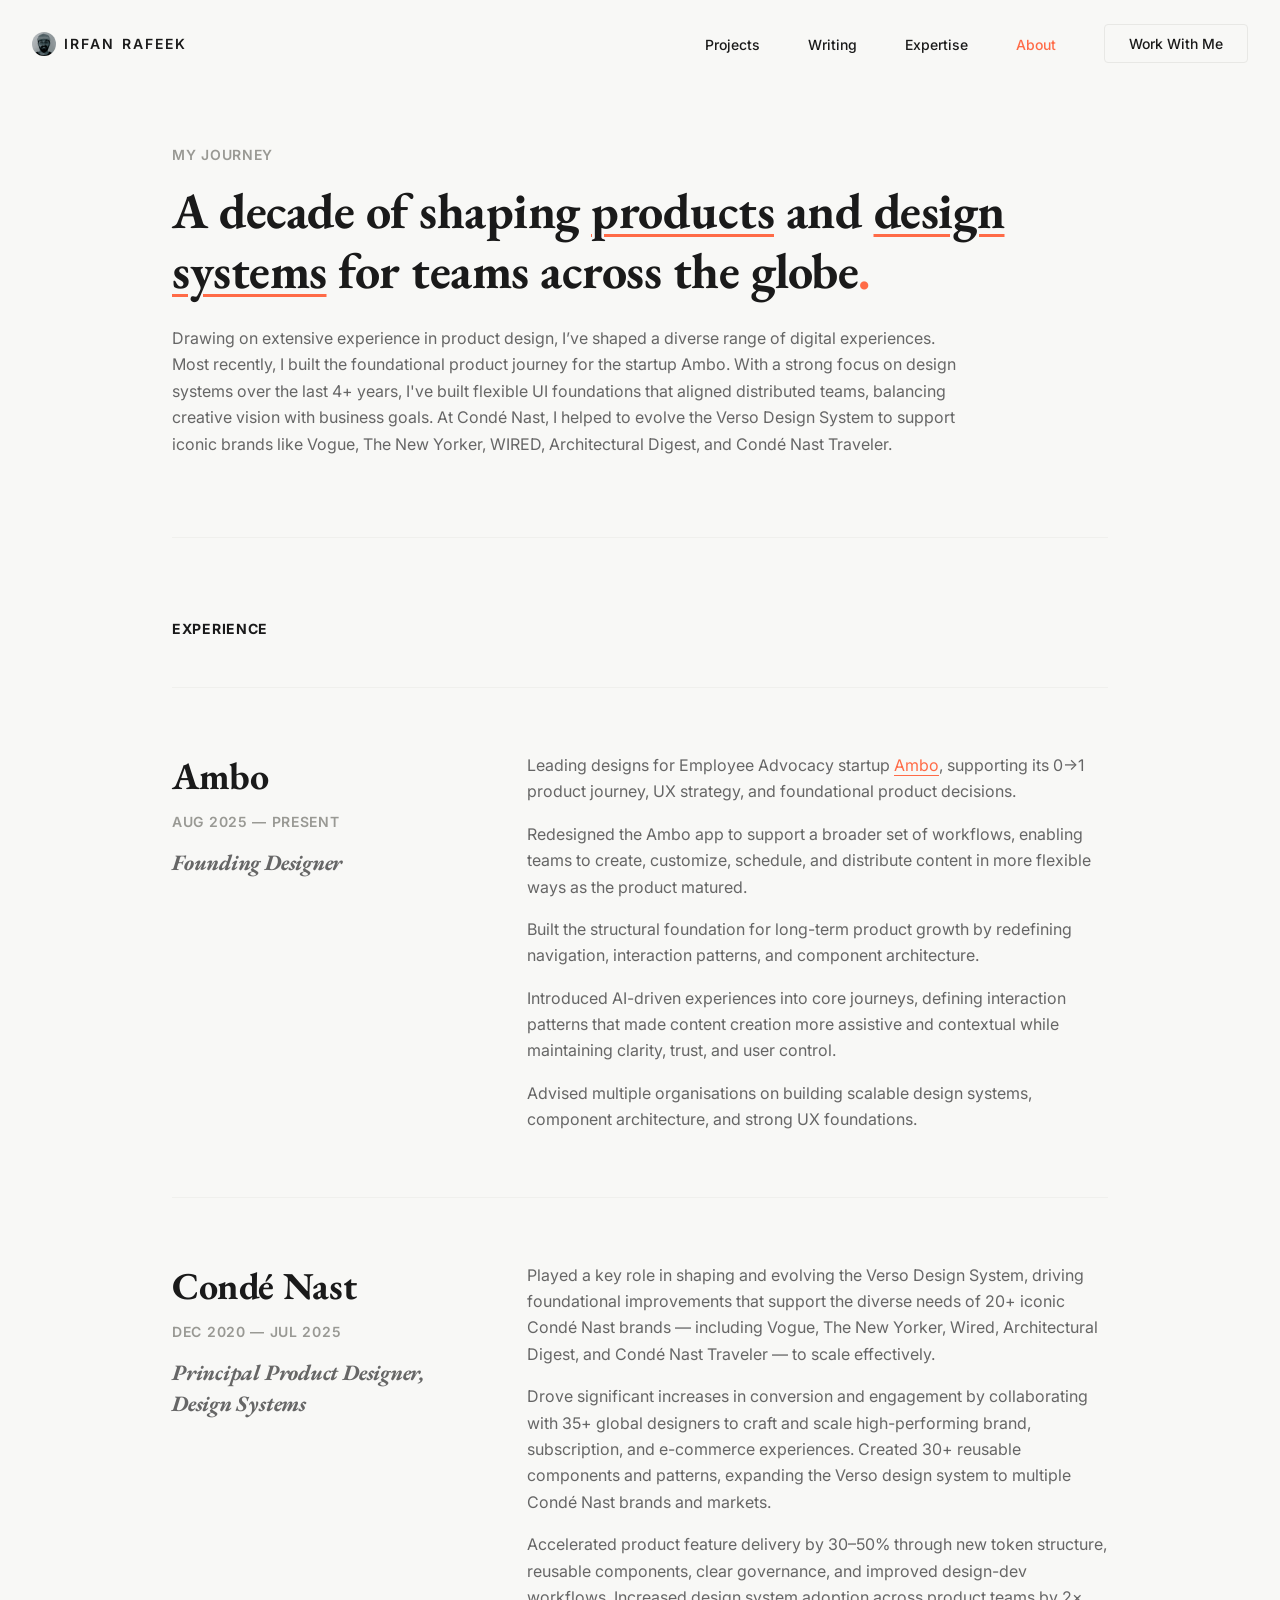
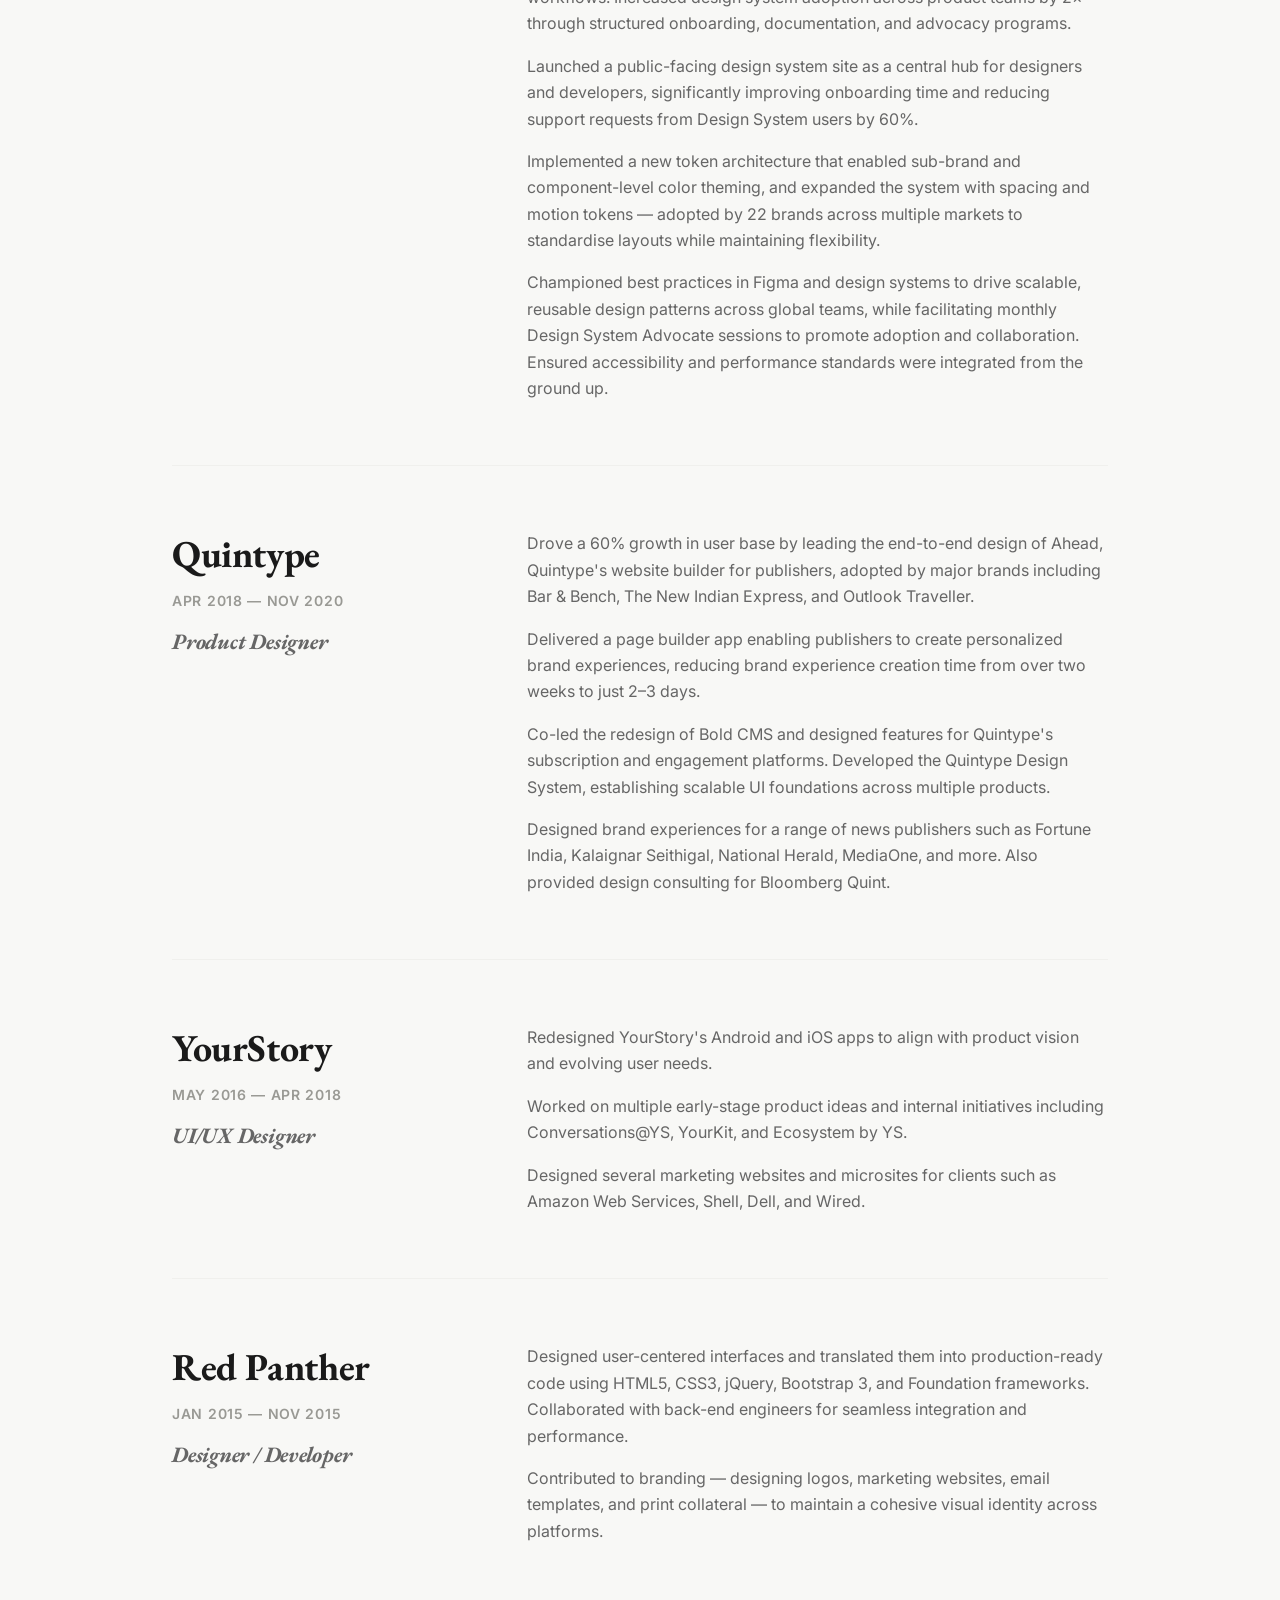
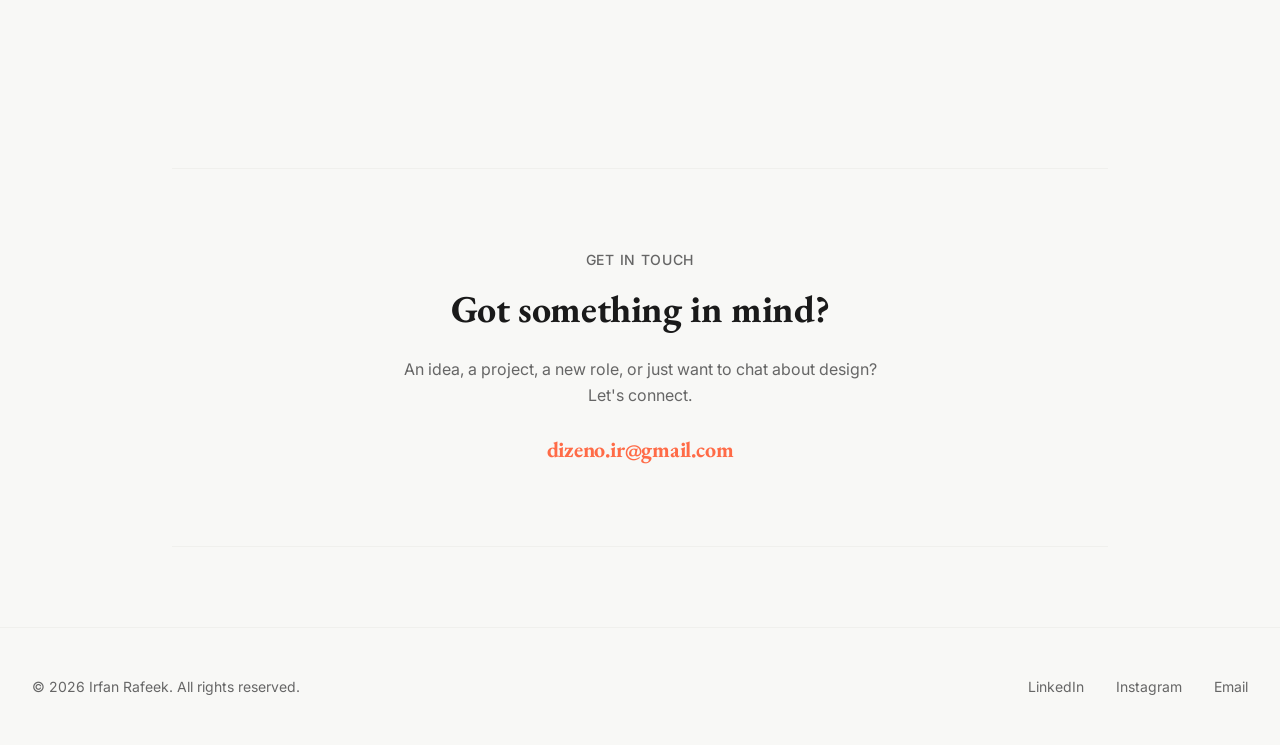
==== commit a0d6e495: "Add Writing section; rename Works → Projects in navbar - New writings.html (listing) + writing.html " ====
--- a/about.html
+++ b/about.html
@@ -18,7 +18,8 @@
             IRFAN RAFEEK
         </a>
         <ul class="nav-links" id="navLinks">
-            <li><a href="work.html">Works</a></li>
+            <li><a href="work.html">Projects</a></li>
+            <li><a href="writings.html">Writing</a></li>
             <li><a href="index.html#services">Expertise</a></li>
             <li><a href="about.html" class="active">About</a></li>
             <li><a href="index.html#contact" class="cta-button">Work With Me</a></li>
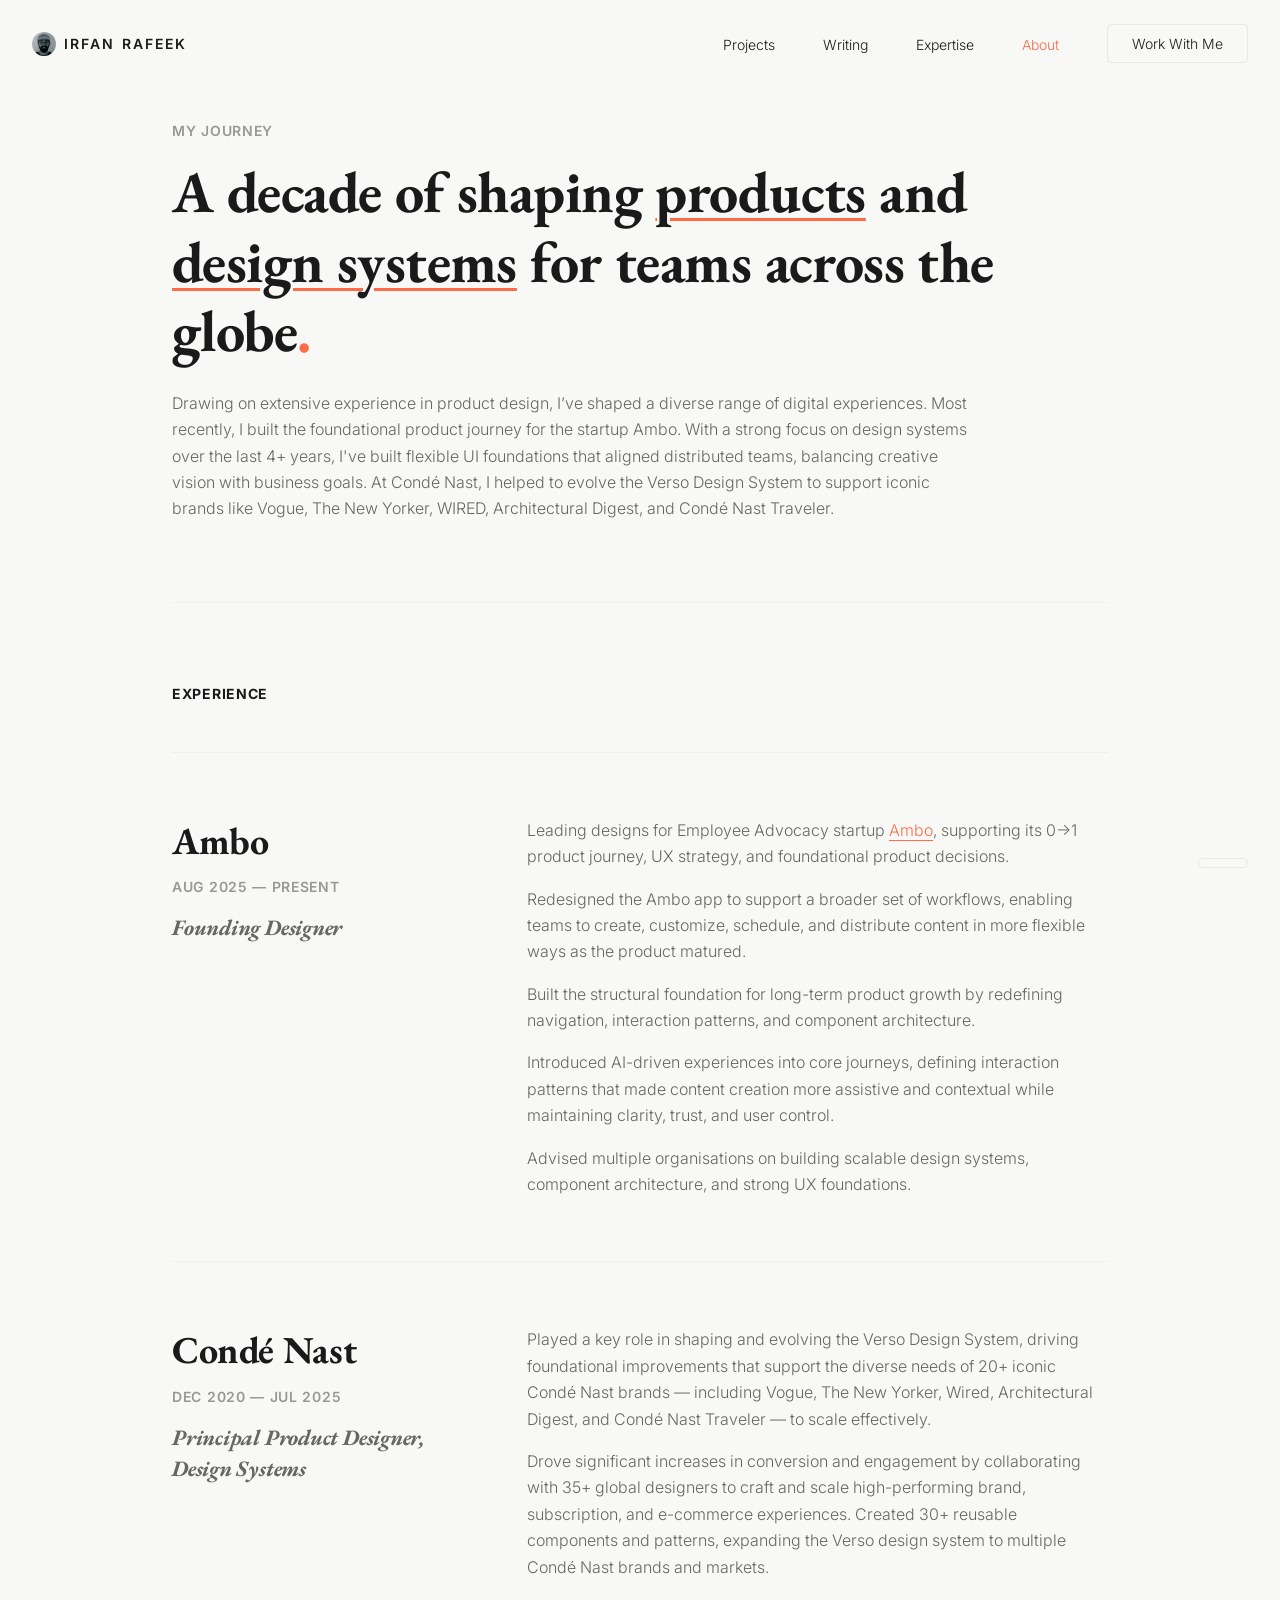
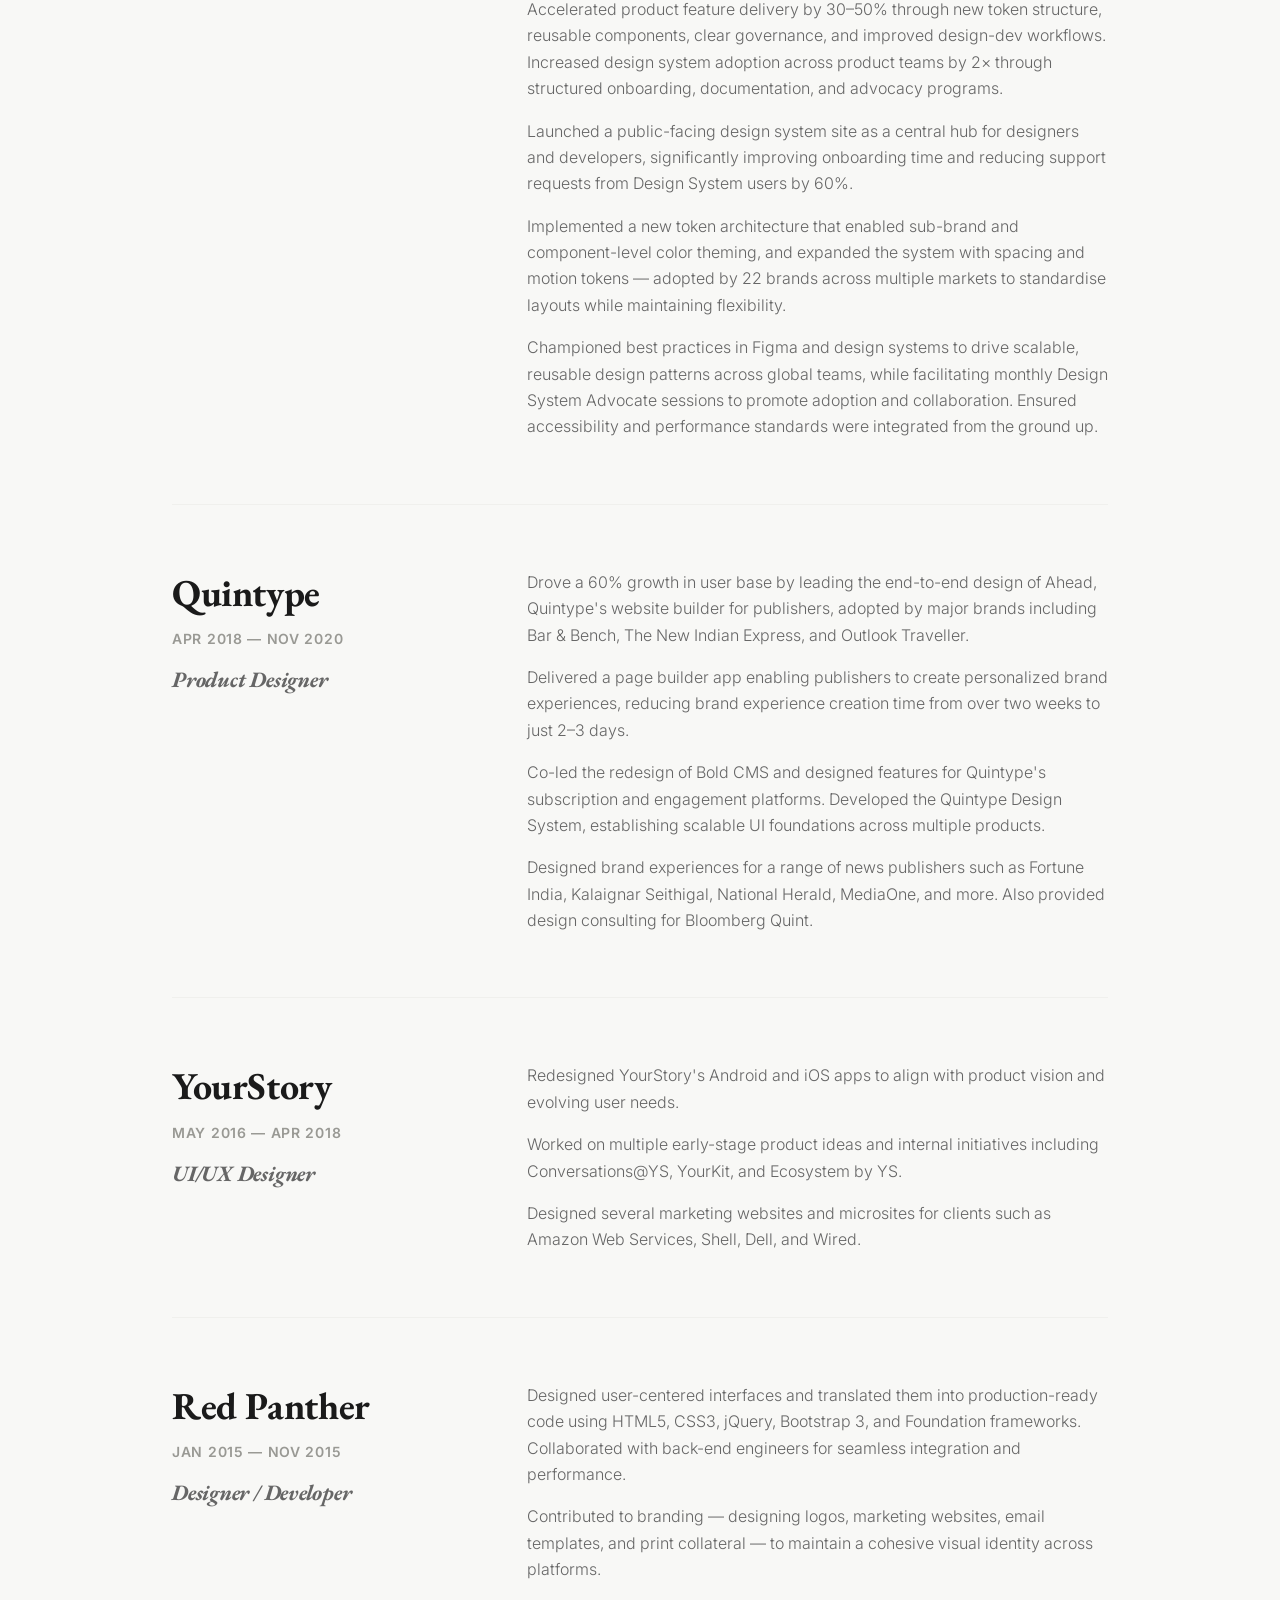
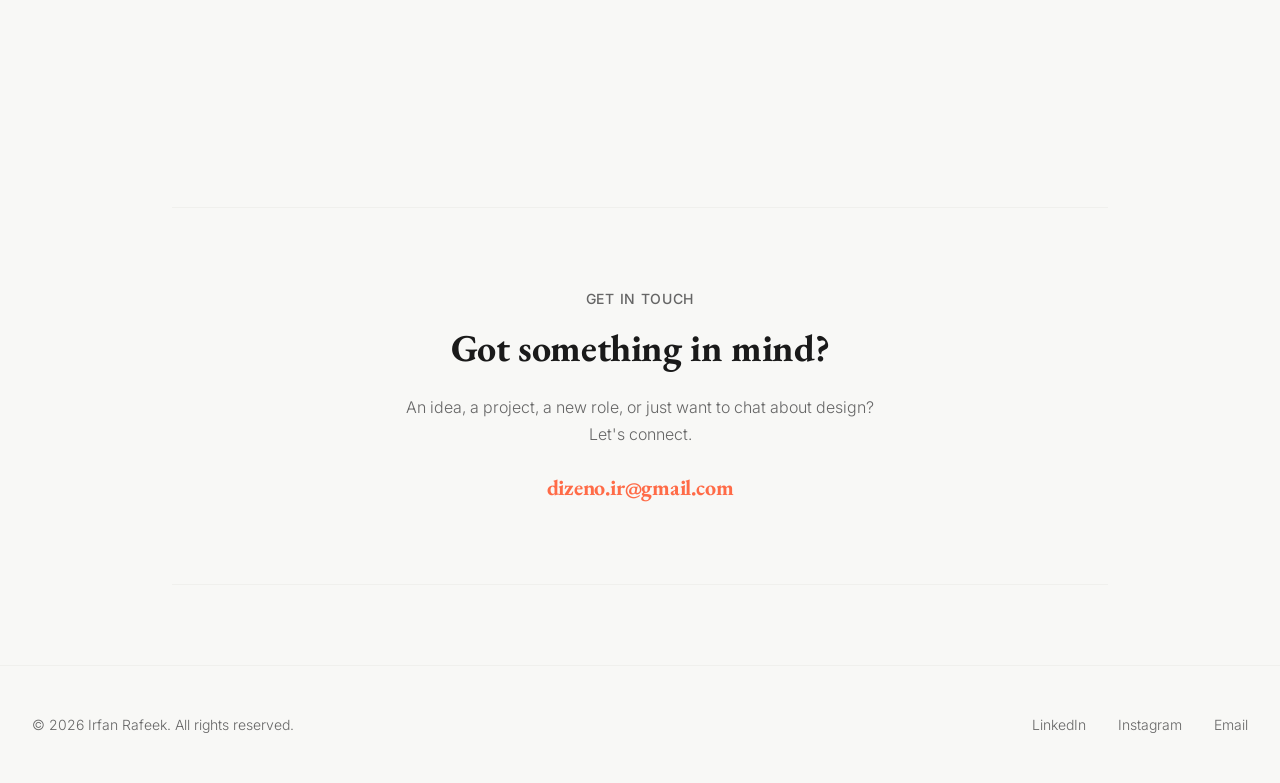
==== commit b7883ee4: "Reduce Inter regular weight to 300 (Light); apply to nav + location header - tokens.css: --primitive" ====
--- a/about.html
+++ b/about.html
@@ -6,7 +6,7 @@
     <title>About — Irfan Rafeek</title>
     <link rel="preconnect" href="https://fonts.googleapis.com">
     <link rel="preconnect" href="https://fonts.gstatic.com" crossorigin>
-    <link href="https://fonts.googleapis.com/css2?family=EB+Garamond:wght@700;800&family=Inter:wght@400;500;600;700&display=swap" rel="stylesheet">
+    <link href="https://fonts.googleapis.com/css2?family=EB+Garamond:wght@700;800&family=Inter:wght@300;500;600;700&display=swap" rel="stylesheet">
     
     <link rel="stylesheet" href="tokens.css">
     <link rel="stylesheet" href="components.css">
--- a/tokens.css
+++ b/tokens.css
@@ -106,7 +106,7 @@
   --primitive-font-size-6xl: 58px;
 
   /* TYPOGRAPHY PRIMITIVES - FONT WEIGHTS */
-  --primitive-font-weight-regular: 400;
+  --primitive-font-weight-regular: 300;
   --primitive-font-weight-medium: 500;
   --primitive-font-weight-semibold: 600;
   --primitive-font-weight-bold: 700;
@@ -315,7 +315,7 @@
   --semantic-type-article-heading-letter-spacing: var(--primitive-letter-spacing-tight);
 
   --semantic-type-article-title-font-family: var(--semantic-font-serif);
-  --semantic-type-article-title-font-size: var(--primitive-font-size-4xl);     /* 44px */
+  --semantic-type-article-title-font-size: var(--primitive-font-size-5xl);     /* 44px */
   --semantic-type-article-title-font-weight: var(--primitive-font-weight-bold);
   --semantic-type-article-title-line-height: var(--primitive-line-height-snug);
   --semantic-type-article-title-letter-spacing: var(--primitive-letter-spacing-tight);
--- a/components.css
+++ b/components.css
@@ -19,6 +19,7 @@
 
 body {
     font-family: var(--semantic-font-sans);
+    font-weight: var(--primitive-font-weight-regular);
     background-color: var(--semantic-color-background-primary);
     color: var(--semantic-color-text-primary);
     line-height: var(--primitive-line-height-normal);
@@ -78,7 +79,7 @@
     text-decoration: none;
     color: var(--semantic-color-text-primary);
     font-size: var(--primitive-font-size-sm);
-    font-weight: var(--primitive-font-weight-medium);
+    font-weight: var(--primitive-font-weight-regular);
     transition: color 0.3s ease;
 }
 
@@ -95,7 +96,7 @@
     border: 1px solid var(--semantic-color-border-primary);
     cursor: pointer;
     display: inline-block;
-    font-weight: var(--primitive-font-weight-medium);
+    font-weight: var(--primitive-font-weight-regular);
 }
 
 .nav-links a.cta-button:hover {
@@ -138,6 +139,13 @@
     padding-top: 120px;
 }
 
+/* Article (case-study) pages use a dedicated white reading surface.
+   The navbar is intentionally left on the default surface so it reads as
+   distinct chrome over the article. */
+body.page--article {
+    background-color: var(--semantic-color-background-article);
+}
+
 .container {
     width: 100%;
     max-width: var(--semantic-layout-container-max-width-default);
@@ -153,7 +161,7 @@
 .location-header {
     font-family: var(--semantic-font-sans);
     font-size: var(--primitive-font-size-sm);
-    font-weight: var(--primitive-font-weight-medium);
+    font-weight: var(--primitive-font-weight-regular);
     letter-spacing: var(--primitive-letter-spacing-wide);
     text-transform: uppercase;
     color: var(--semantic-color-text-secondary);
@@ -173,7 +181,7 @@
 
 .hero-title {
     font-family: var(--semantic-font-serif);
-    font-size: var(--semantic-type-display-md-font-size);
+    font-size: var(--semantic-type-display-lg-font-size);
     font-weight: var(--primitive-font-weight-bold);
     line-height: var(--semantic-type-display-sm-line-height);
     color: var(--semantic-color-text-primary);
@@ -534,53 +542,87 @@
 }
 
 /* ===== THEME TOGGLE ===== */
-.theme-toggle {
+/* ===== THEME SWITCHER ===== */
+/* Floating control: collapsed shows the active theme's icon; on hover/focus
+   (or tap on touch) it expands into a pill of all theme options. */
+.theme-switcher {
     position: fixed;
     bottom: var(--semantic-spacing-xl);
     right: var(--semantic-spacing-xl);
-    width: 44px;
-    height: 44px;
+    z-index: 999;
+    display: flex;
+    flex-direction: column;
+    align-items: center;
+    gap: 0;
+    padding: var(--semantic-spacing-xs);
+    border: 1px solid var(--semantic-color-border-primary);
+    border-radius: var(--semantic-radius-full);
+    background-color: var(--semantic-color-background-primary);
+    transition: gap 0.2s ease, background-color 0.2s ease, border-color 0.2s ease;
+}
+
+.theme-switcher:hover,
+.theme-switcher:focus-within,
+.theme-switcher.is-open {
+    gap: var(--semantic-spacing-xs);
+    border-color: var(--semantic-color-border-strong);
+}
+
+.theme-switcher__option {
+    width: 40px;
+    height: 40px;
+    flex: 0 0 auto;
+    display: flex;
+    align-items: center;
+    justify-content: center;
+    padding: 0;
+    border: none;
     border-radius: var(--semantic-radius-full);
     background-color: transparent;
-    color: var(--semantic-color-text-primary);
-    border: 1px solid var(--semantic-color-border-primary);
+    color: var(--semantic-color-text-secondary);
     cursor: pointer;
-    display: flex;
-    align-items: center;
-    justify-content: center;
-    transition: border-color 0.2s ease, background-color 0.2s ease, color 0.2s ease;
-    z-index: 999;
-    padding: 0;
-}
-
-.theme-toggle:hover {
-    border-color: var(--semantic-color-border-strong);
+    transition: opacity 0.2s ease, transform 0.2s ease, height 0.2s ease,
+                background-color 0.2s ease, color 0.2s ease;
+}
+
+.theme-switcher__option:hover {
     background-color: var(--semantic-color-background-secondary);
-}
-
-.theme-toggle:focus-visible {
+    color: var(--semantic-color-text-primary);
+}
+
+.theme-switcher__option.is-active {
+    color: var(--semantic-color-interactive-primary);
+    background-color: var(--semantic-color-background-secondary);
+}
+
+.theme-switcher__option:focus-visible {
     outline: 2px solid var(--semantic-color-interactive-primary);
     outline-offset: 2px;
 }
 
-.theme-toggle__icon {
-    width: 16px;
-    height: 16px;
+.theme-switcher__icon {
+    width: 18px;
+    height: 18px;
     display: block;
 }
 
-/* Default (light theme): show sun, hide moon */
-.theme-toggle__icon--sun { display: block; }
-.theme-toggle__icon--moon { display: none; }
-
-/* Manual dark theme: show moon, hide sun */
-[data-theme='dark'] .theme-toggle__icon--sun { display: none; }
-[data-theme='dark'] .theme-toggle__icon--moon { display: block; }
-
-/* System dark theme (only when user has no manual override): show moon */
-@media (prefers-color-scheme: dark) {
-    :root:not([data-theme]) .theme-toggle__icon--sun { display: none; }
-    :root:not([data-theme]) .theme-toggle__icon--moon { display: block; }
+/* Collapsed: only the active option is visible */
+.theme-switcher__option:not(.is-active) {
+    height: 0;
+    opacity: 0;
+    transform: scale(0.5);
+    pointer-events: none;
+    overflow: hidden;
+}
+
+/* Expanded (hover / keyboard focus / tap-opened): reveal every option */
+.theme-switcher:hover .theme-switcher__option:not(.is-active),
+.theme-switcher:focus-within .theme-switcher__option:not(.is-active),
+.theme-switcher.is-open .theme-switcher__option:not(.is-active) {
+    height: 40px;
+    opacity: 1;
+    transform: scale(1);
+    pointer-events: auto;
 }
 
 /* ===== RESPONSIVE ===== */
@@ -685,9 +727,15 @@
         margin-bottom: var(--semantic-spacing-2xl);
     }
 
-    .theme-toggle {
-        width: 40px;
-        height: 40px;
+    .theme-switcher__option {
+        width: 36px;
+        height: 36px;
+    }
+
+    .theme-switcher:hover .theme-switcher__option:not(.is-active),
+    .theme-switcher:focus-within .theme-switcher__option:not(.is-active),
+    .theme-switcher.is-open .theme-switcher__option:not(.is-active) {
+        height: 36px;
     }
 
 }
@@ -838,7 +886,9 @@
 .case-back {
     display: inline-block;
     margin-bottom: var(--semantic-spacing-xl);
-    font-size: var(--primitive-font-size-sm);
+    font-family: var(--semantic-type-article-small-font-family);
+    font-size: var(--semantic-type-article-small-font-size);
+    line-height: var(--semantic-type-article-small-line-height);
     color: var(--semantic-color-text-tertiary);
     text-decoration: none;
 }
@@ -861,9 +911,11 @@
 }
 
 .case-title {
-    font-family: var(--semantic-font-serif);
-    font-size: var(--semantic-type-heading-lg-font-size);
-    font-weight: var(--primitive-font-weight-bold);
+    font-family: var(--semantic-type-article-title-font-family);
+    font-size: var(--semantic-type-article-title-font-size);
+    font-weight: var(--semantic-type-article-title-font-weight);
+    line-height: var(--semantic-type-article-title-line-height);
+    letter-spacing: var(--semantic-type-article-title-letter-spacing);
     color: var(--semantic-color-text-primary);
     margin: 0;
 }
@@ -871,8 +923,9 @@
 .case-summary {
     margin-top: var(--semantic-spacing-md);
     margin-bottom: var(--semantic-spacing-md);
-    font-size: var(--primitive-font-size-lg);
-    line-height: var(--semantic-type-body-md-line-height);
+    font-family: var(--semantic-type-article-summary-font-family);
+    font-size: var(--semantic-type-article-summary-font-size);
+    line-height: var(--semantic-type-article-summary-line-height);
     color: var(--semantic-color-text-secondary);
 }
 
@@ -883,16 +936,19 @@
 }
 
 .case-heading {
-    font-family: var(--semantic-font-serif);
-    font-size: var(--semantic-type-heading-sm-font-size);
-    font-weight: var(--primitive-font-weight-bold);
+    font-family: var(--semantic-type-article-heading-font-family);
+    font-size: var(--semantic-type-article-heading-font-size);
+    font-weight: var(--semantic-type-article-heading-font-weight);
+    line-height: var(--semantic-type-article-heading-line-height);
+    letter-spacing: var(--semantic-type-article-heading-letter-spacing);
     color: var(--semantic-color-text-primary);
     margin: var(--semantic-spacing-lg) 0 0;
 }
 
 .case-paragraph {
-    font-size: var(--primitive-font-size-base);
-    line-height: var(--semantic-type-body-md-line-height);
+    font-family: var(--semantic-type-article-body-font-family);
+    font-size: var(--semantic-type-article-body-font-size);
+    line-height: var(--semantic-type-article-body-line-height);
     color: var(--semantic-color-text-secondary);
     margin: 0;
 }
@@ -924,8 +980,9 @@
 }
 
 .case-list-item {
-    font-size: var(--primitive-font-size-base);
-    line-height: var(--semantic-type-body-md-line-height);
+    font-family: var(--semantic-type-article-body-font-family);
+    font-size: var(--semantic-type-article-body-font-size);
+    line-height: var(--semantic-type-article-body-line-height);
     color: var(--semantic-color-text-secondary);
     padding-left: var(--semantic-spacing-xs);
 }
@@ -1037,7 +1094,9 @@
 
 .case-caption {
     margin-top: var(--semantic-spacing-sm);
-    font-size: var(--primitive-font-size-sm);
+    font-family: var(--semantic-type-article-small-font-family);
+    font-size: var(--semantic-type-article-small-font-size);
+    line-height: var(--semantic-type-article-small-line-height);
     color: var(--semantic-color-text-tertiary);
 }
 
@@ -1048,8 +1107,9 @@
 }
 
 .case-quote p {
-    font-family: var(--semantic-font-serif);
-    font-size: var(--semantic-type-heading-xs-font-size);
+    font-family: var(--semantic-type-article-quote-font-family);
+    font-size: var(--semantic-type-article-quote-font-size);
+    line-height: var(--semantic-type-article-quote-line-height);
     color: var(--semantic-color-text-primary);
     margin: 0;
 }
@@ -1057,7 +1117,9 @@
 .case-cite {
     display: block;
     margin-top: var(--semantic-spacing-sm);
-    font-size: var(--primitive-font-size-sm);
+    font-family: var(--semantic-type-article-small-font-family);
+    font-size: var(--semantic-type-article-small-font-size);
+    line-height: var(--semantic-type-article-small-line-height);
     font-style: normal;
     color: var(--semantic-color-text-tertiary);
 }
